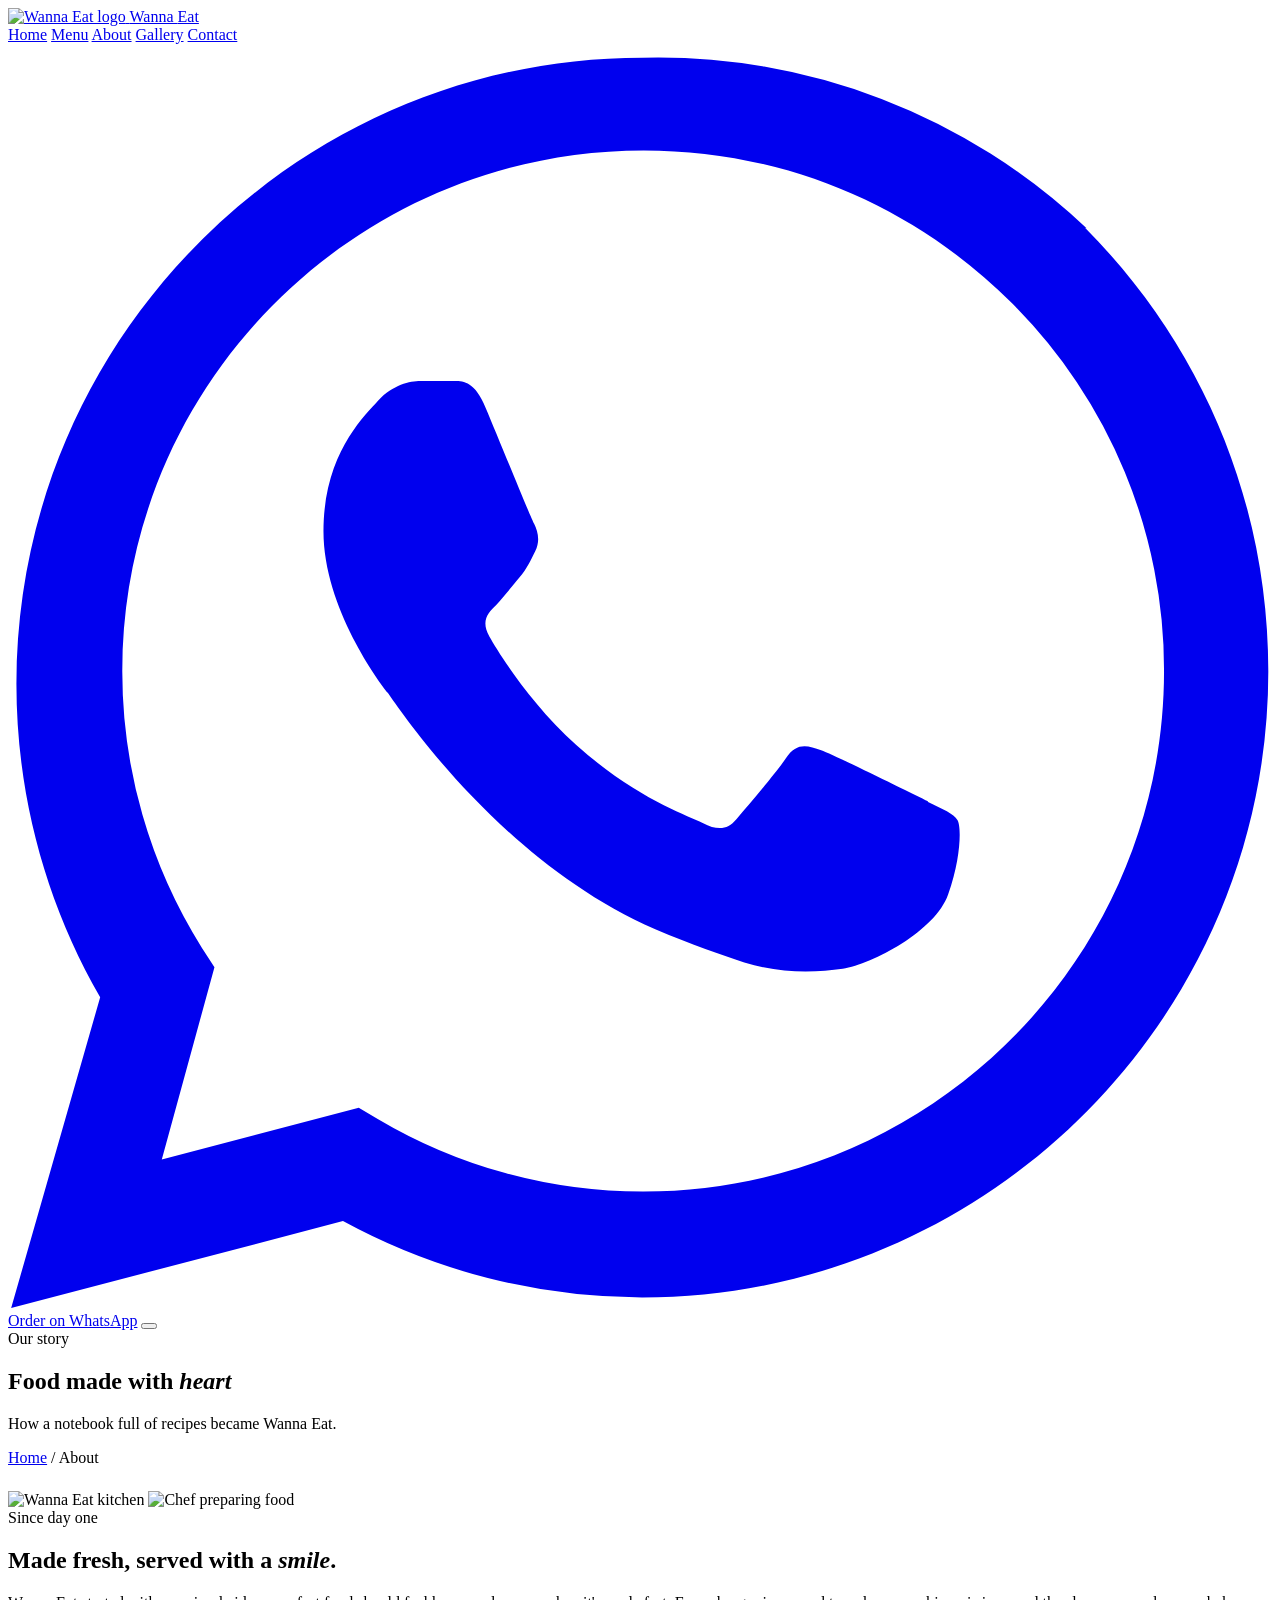
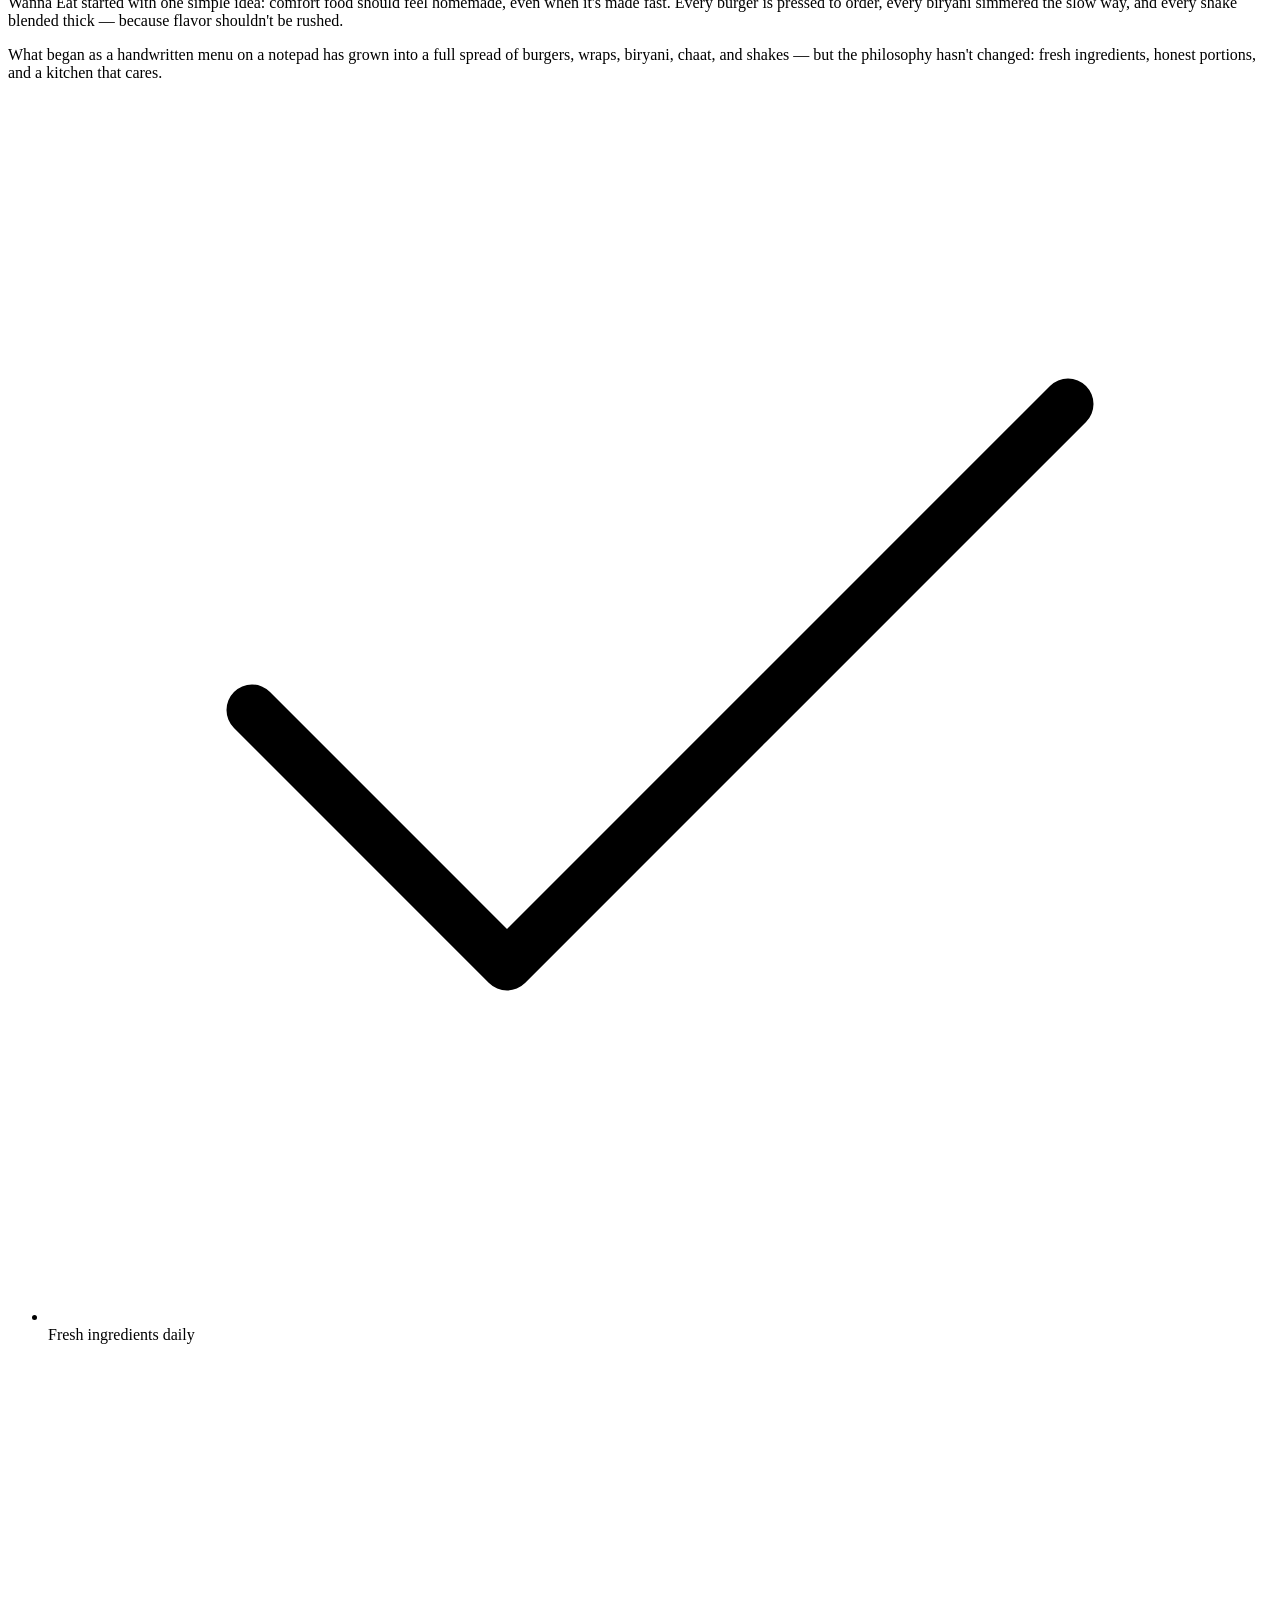
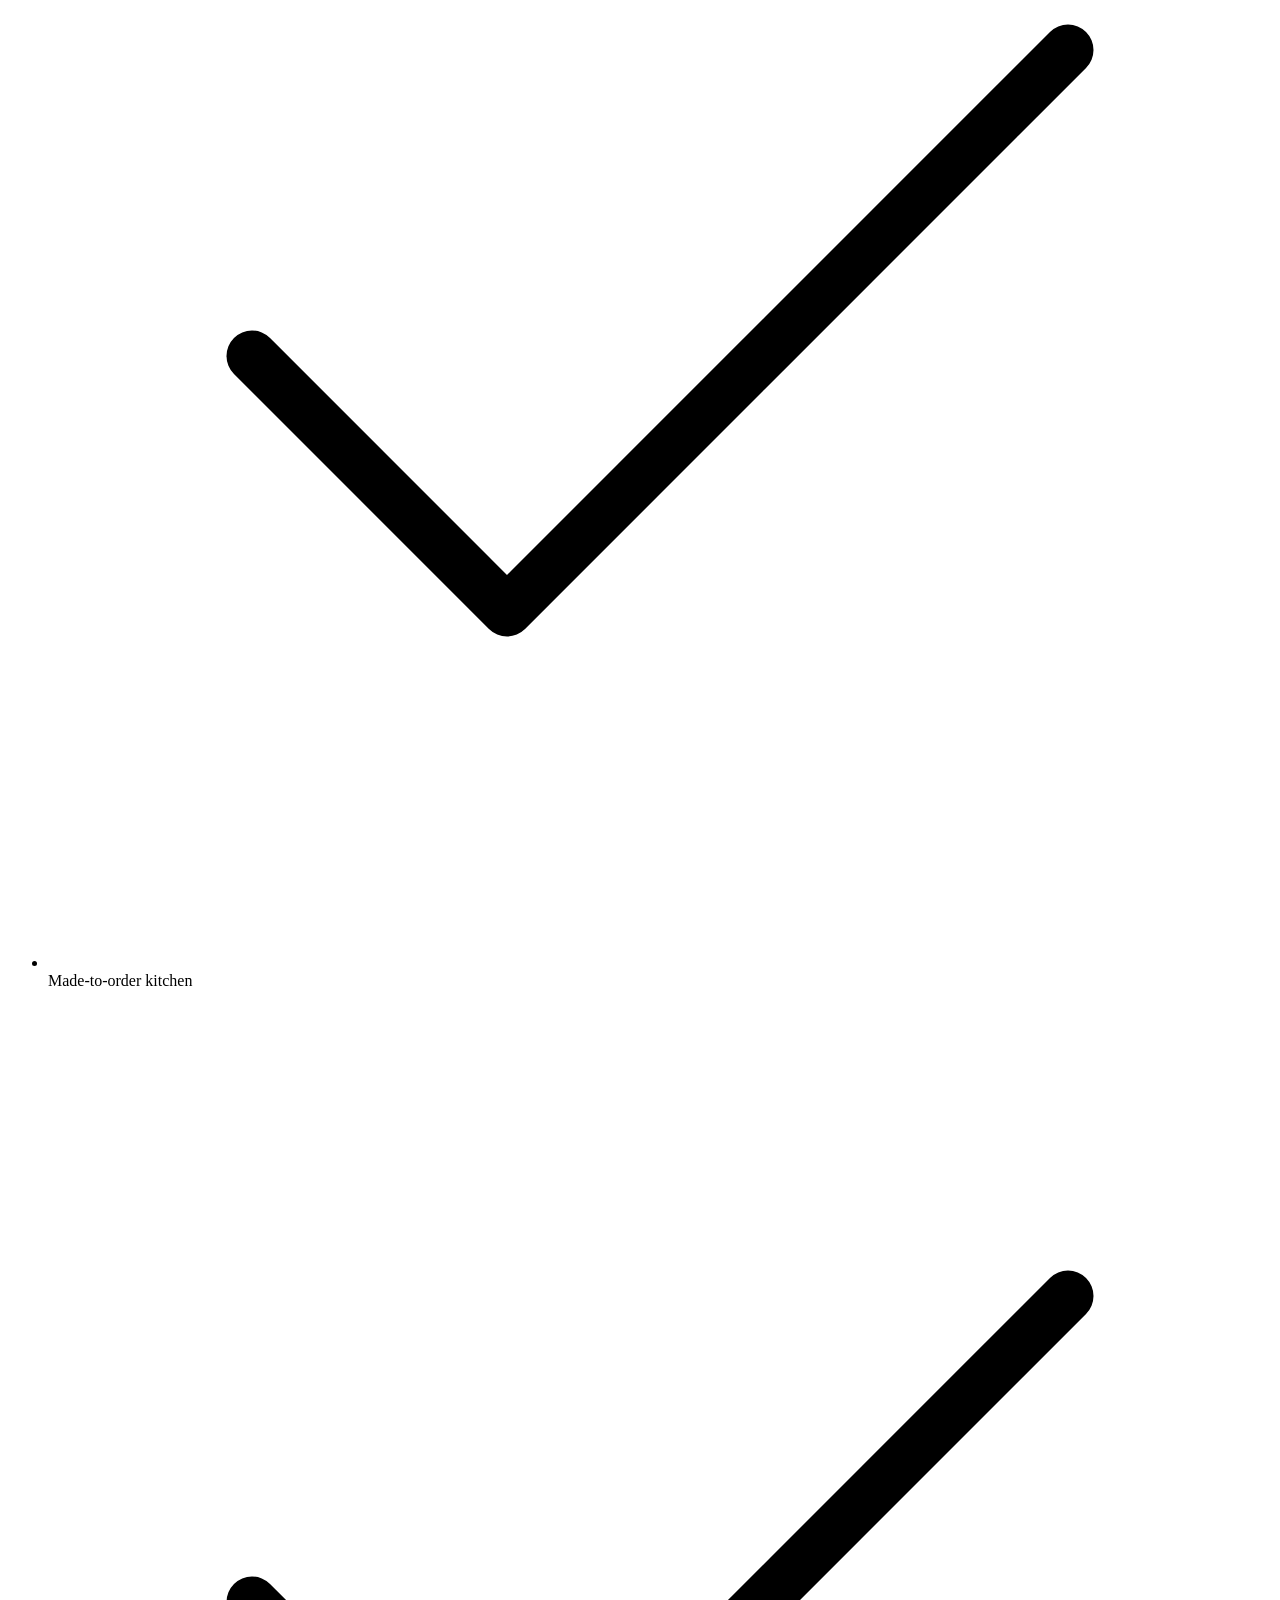
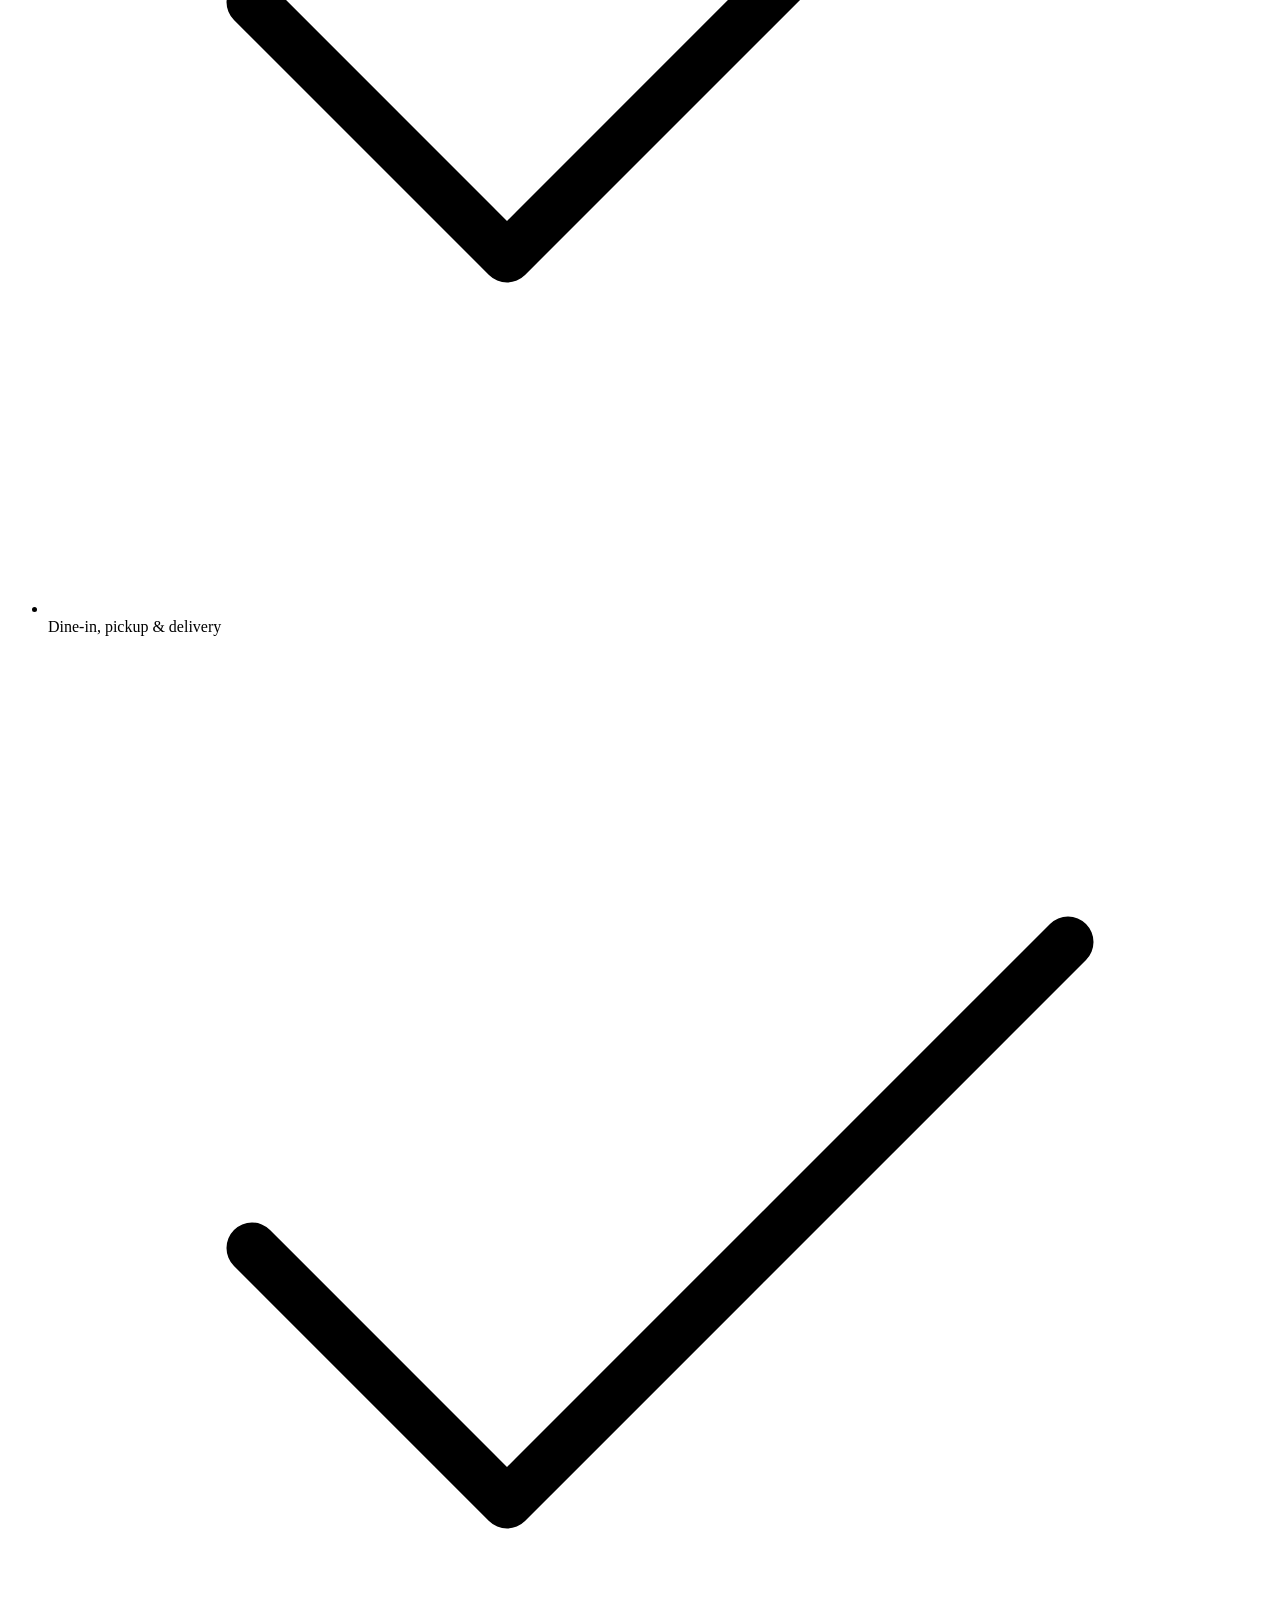
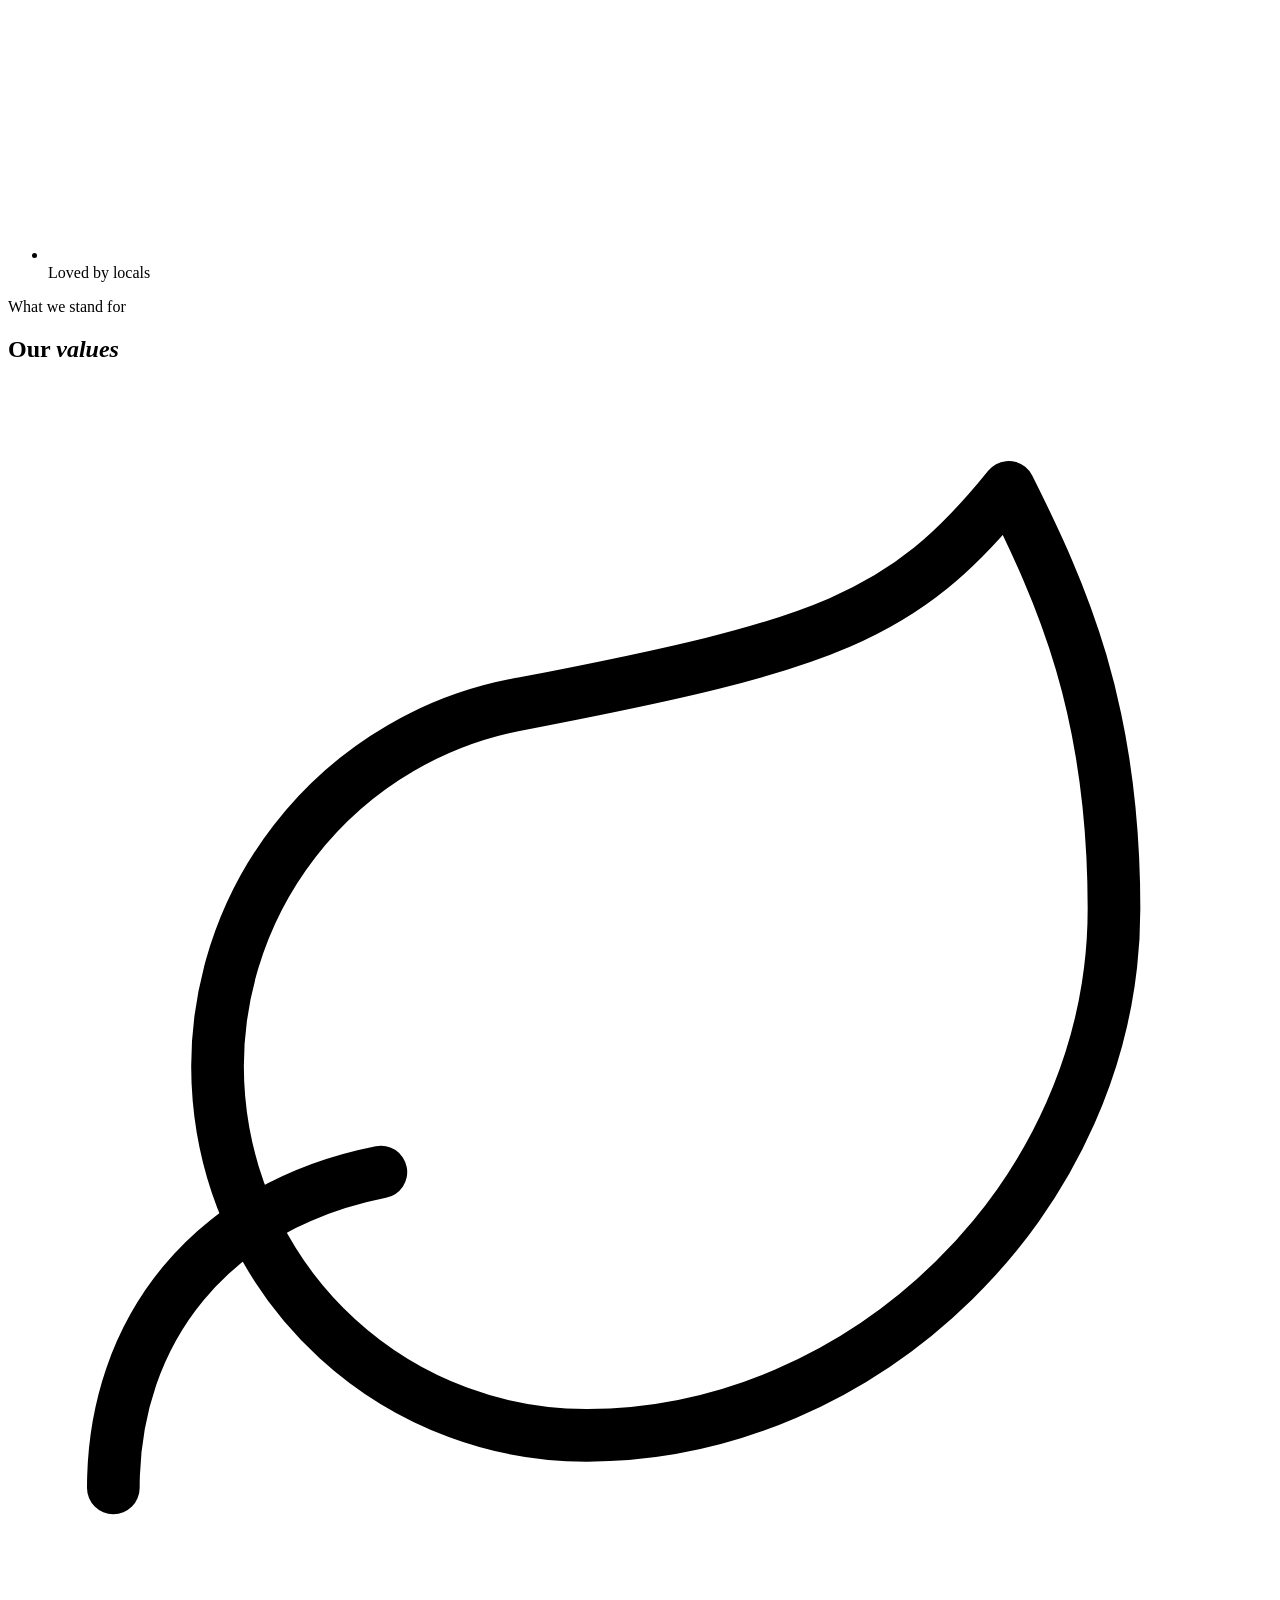
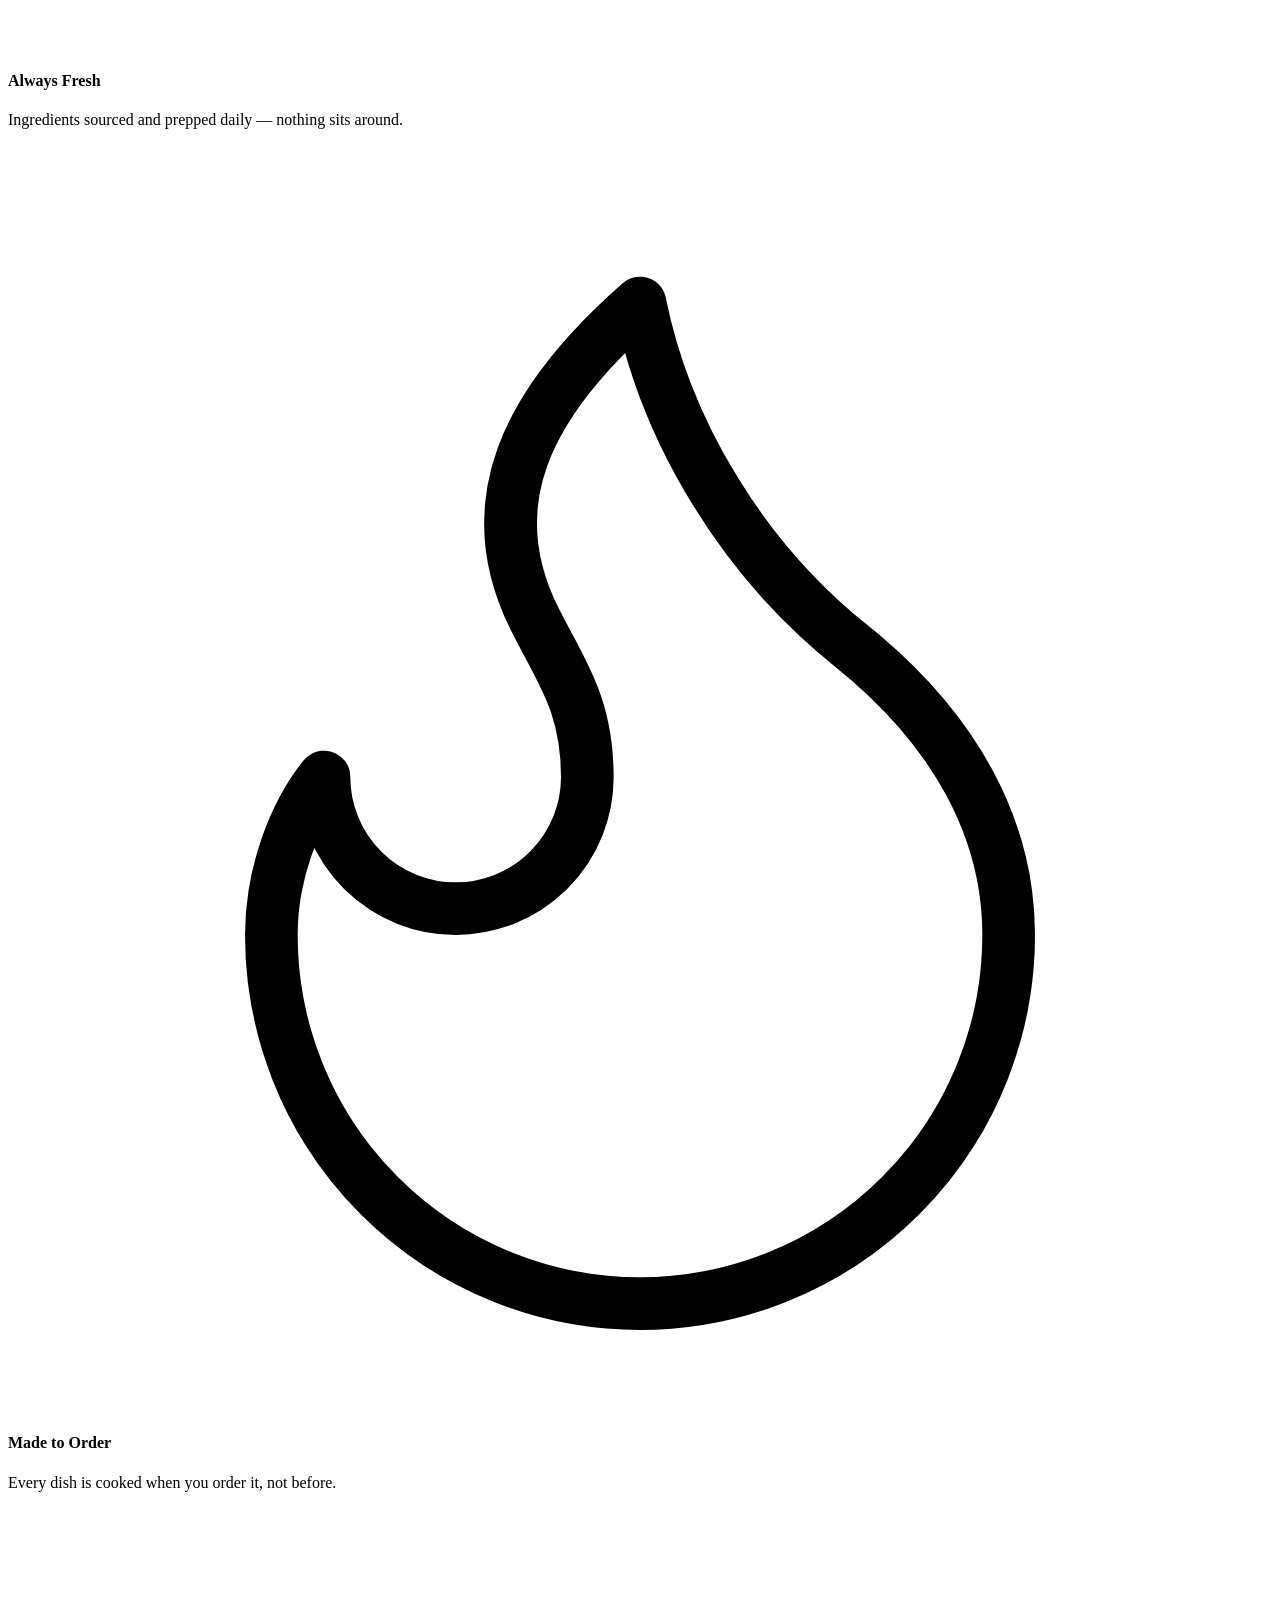
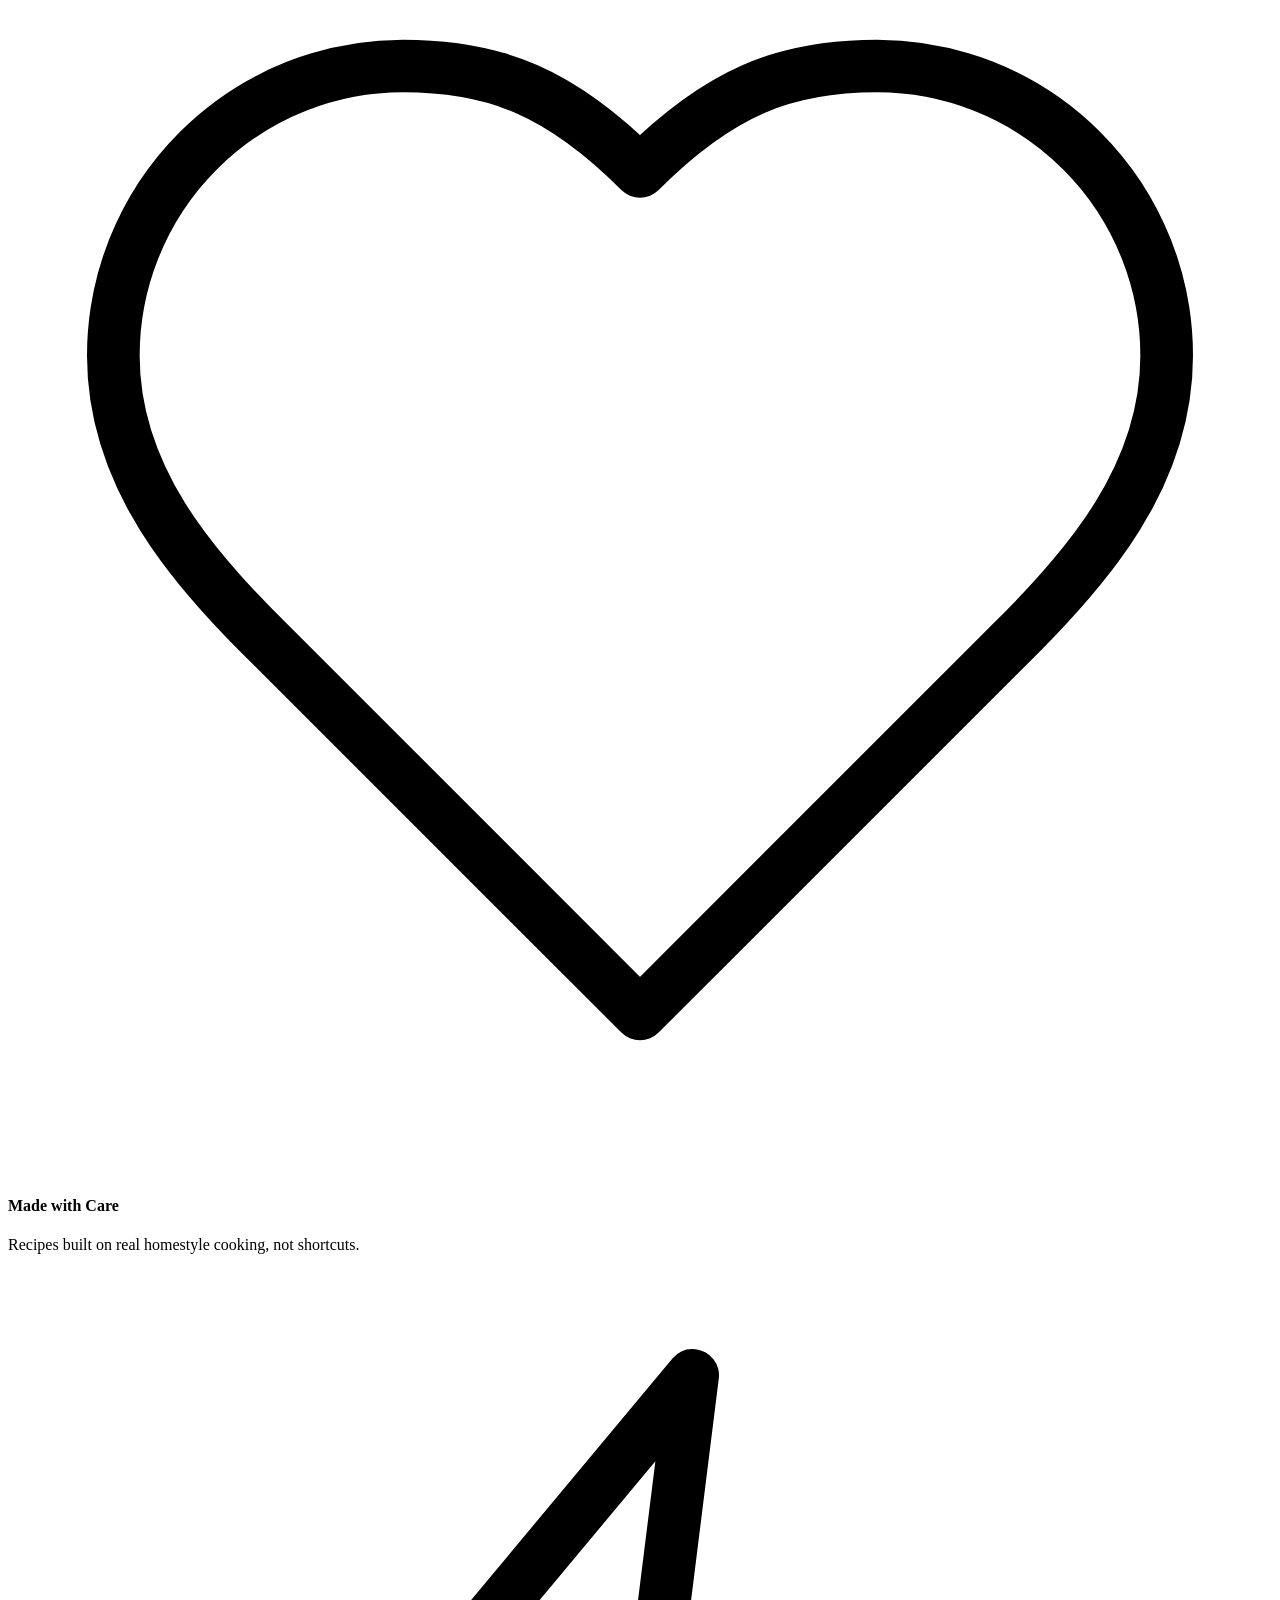
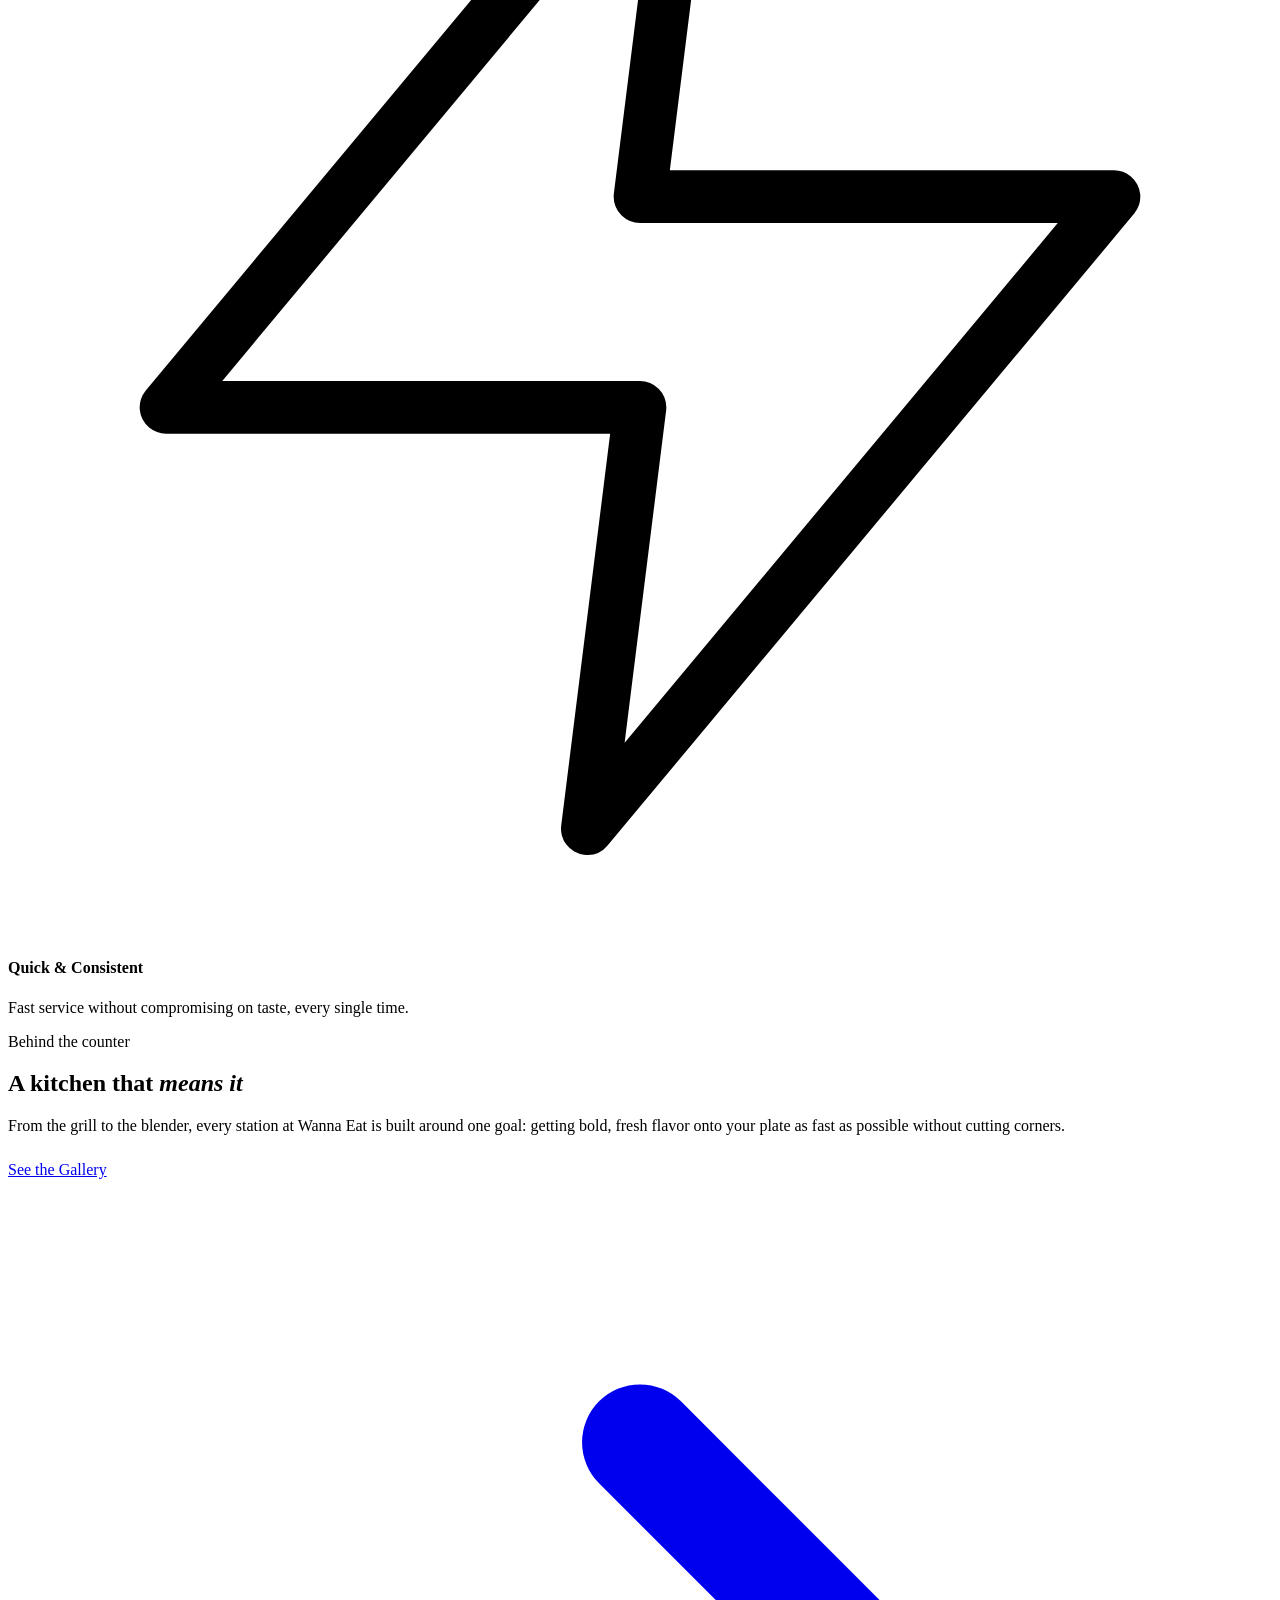
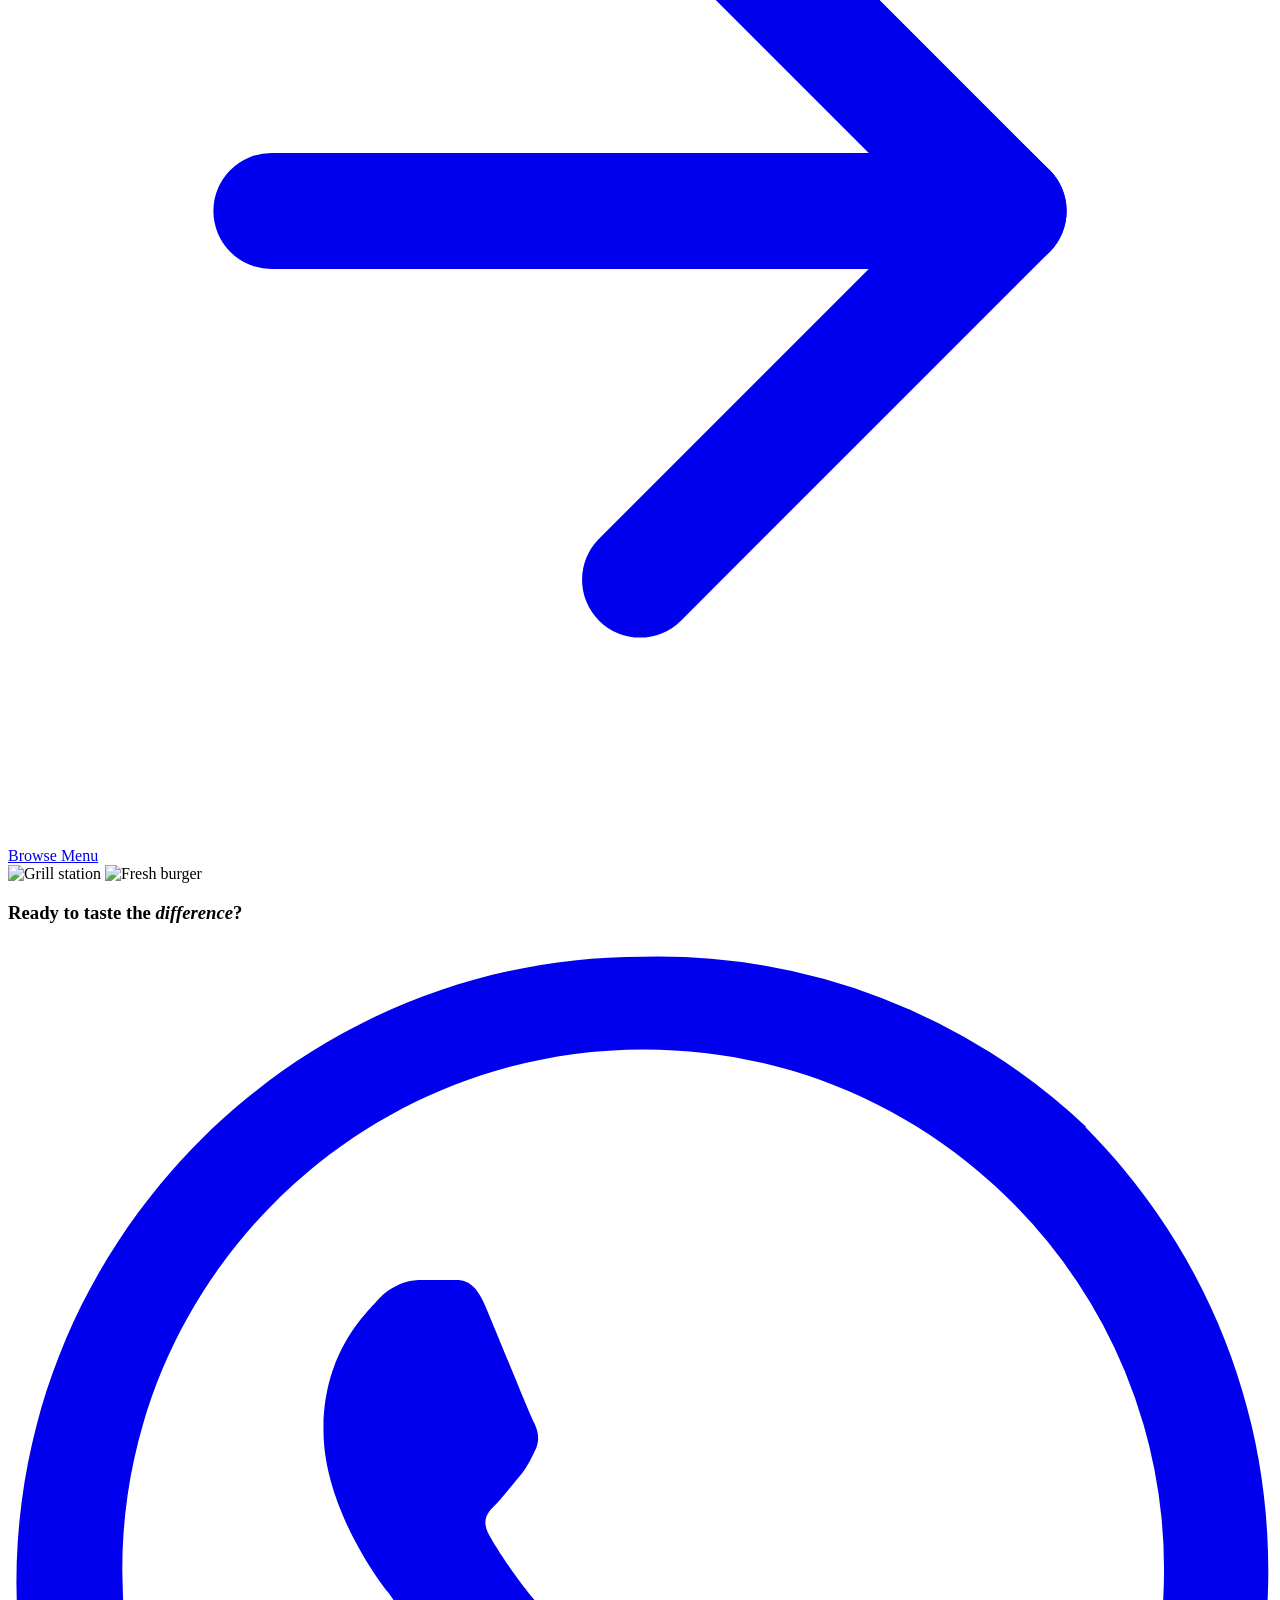
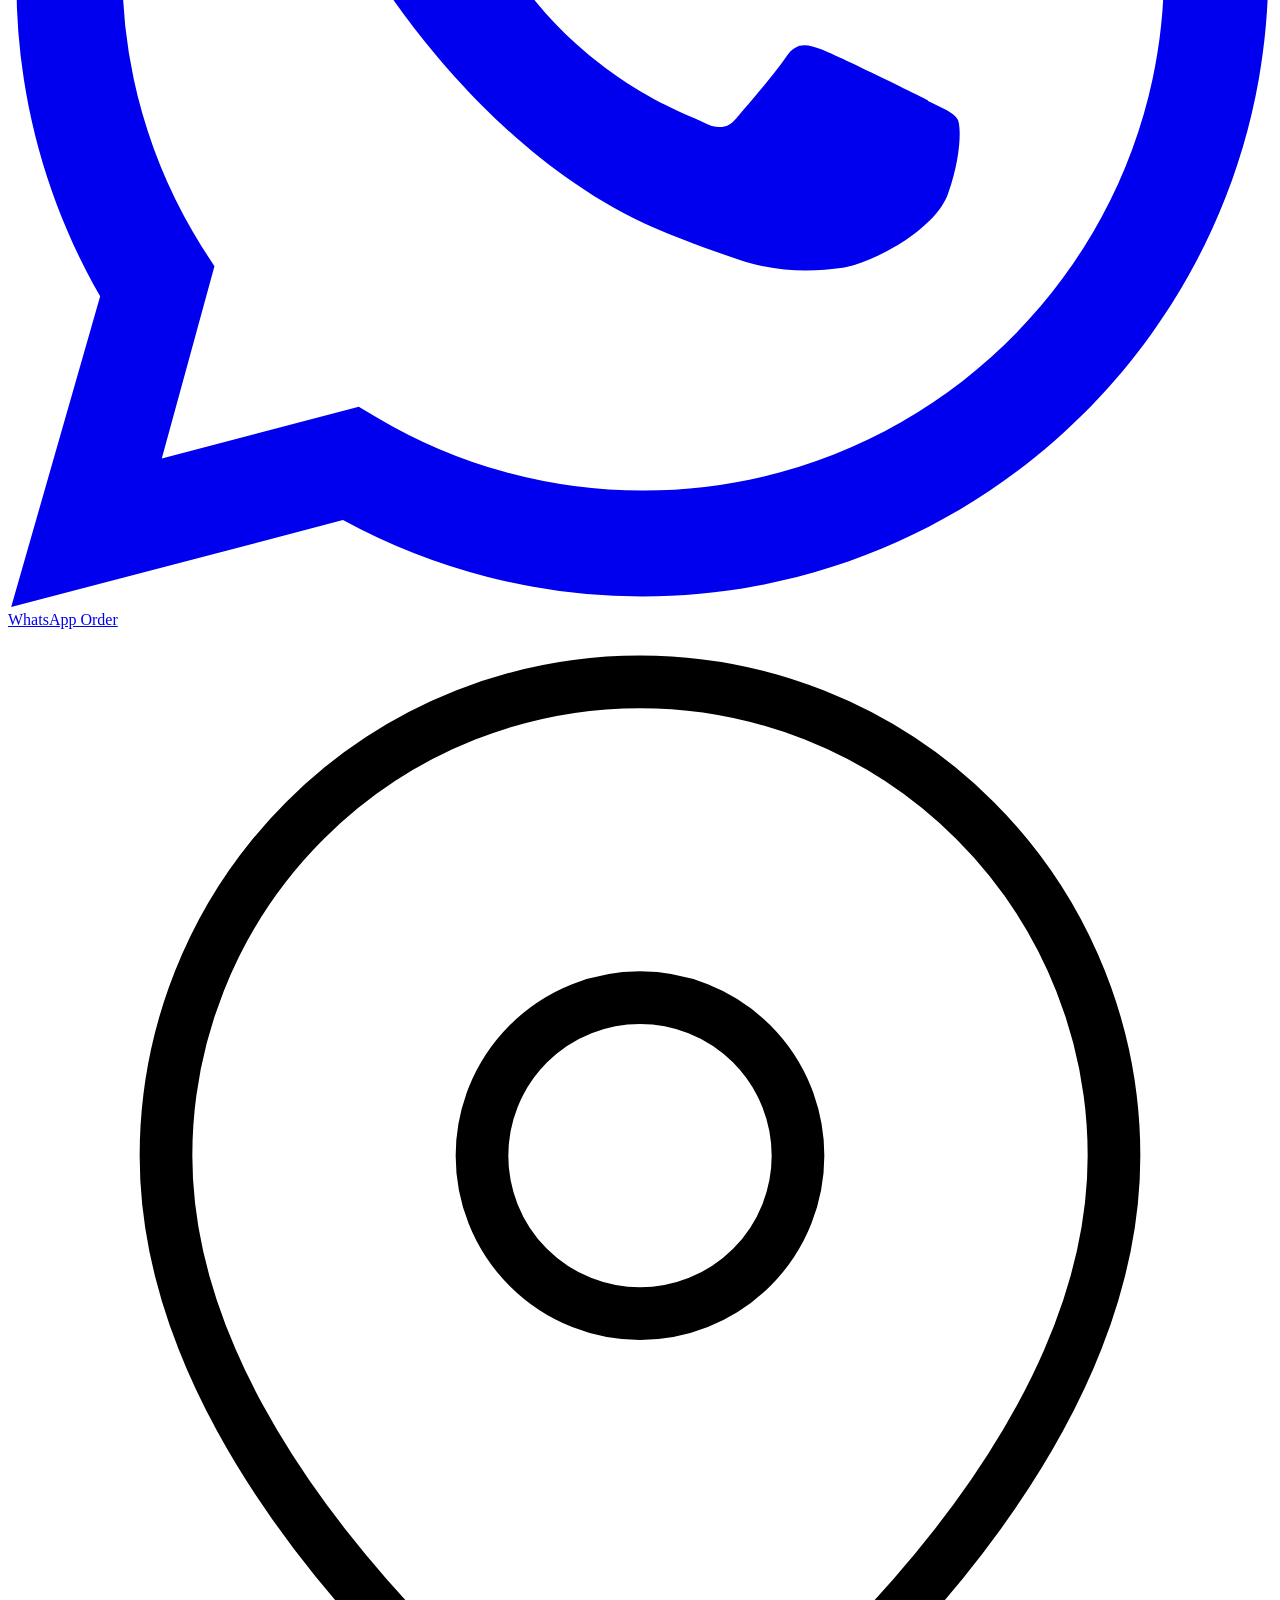
==== about.html @ dd14397f "Add files via upload" ====
<!DOCTYPE html>
<html lang="en">
<head>
<meta charset="UTF-8">
<meta name="viewport" content="width=device-width, initial-scale=1.0">
<title>About Us — Wanna Eat</title>
<meta name="description" content="Learn the story behind Wanna Eat — fresh ingredients, a made-to-order kitchen, and food made with heart.">
<link rel="preconnect" href="https://fonts.googleapis.com">
<link href="https://fonts.googleapis.com/css2?family=Fredoka:wght@500;600;700&family=Caveat:wght@600;700&family=Inter:wght@400;500;600;700&display=swap" rel="stylesheet">
<link rel="icon" href="assets/logo.jpg">
<link rel="stylesheet" href="assets/style.css">
</head>
<body>

<!-- ================= HEADER ================= -->
<header id="siteHeader">
  <div class="nav">
    <a href="index.html" class="brand">
      <img src="assets/logo.jpg" alt="Wanna Eat logo">
      <span class="brand-name">Wanna <span>Eat</span></span>
    </a>
    <nav class="nav-links" id="navLinks">
      <a href="index.html">Home</a>
      <a href="menu.html">Menu</a>
      <a href="about.html" class="current">About</a>
      <a href="gallery.html">Gallery</a>
      <a href="contact.html">Contact</a>
    </nav>
    <a href="https://wa.me/923000000000" target="_blank" class="nav-cta"><svg class="icon" viewBox="0 0 24 24" fill="currentColor" aria-hidden="true"><path d="M17.47 14.38c-.3-.15-1.76-.87-2.03-.97-.27-.1-.47-.15-.67.15-.2.3-.77.96-.94 1.16-.17.2-.35.22-.64.07-.3-.15-1.26-.46-2.4-1.48-.88-.79-1.48-1.76-1.65-2.06-.17-.3-.02-.46.13-.6.13-.14.3-.35.44-.52.15-.18.2-.3.3-.5.1-.2.05-.37-.02-.52-.08-.15-.67-1.61-.92-2.2-.24-.58-.49-.5-.67-.51h-.57c-.2 0-.52.07-.8.37-.27.3-1.04 1.02-1.04 2.48 0 1.46 1.07 2.88 1.22 3.07.15.2 2.1 3.2 5.08 4.49.71.3 1.26.49 1.69.63.71.22 1.36.19 1.87.12.57-.09 1.76-.72 2-1.41.25-.7.25-1.29.18-1.41-.08-.13-.27-.2-.57-.35M12.05 21.79a9.87 9.87 0 0 1-5.03-1.38l-.36-.21-3.74.98 1-3.65-.24-.37a9.86 9.86 0 0 1-1.51-5.26c0-5.45 4.44-9.88 9.9-9.88 2.64 0 5.12 1.03 6.99 2.9a9.83 9.83 0 0 1 2.89 6.99c0 5.45-4.44 9.88-9.88 9.88m8.41-18.29A11.82 11.82 0 0 0 12.05.26C5.5.26.16 5.6.16 12.15c0 2.1.55 4.14 1.59 5.95L.06 24l6.3-1.65a11.88 11.88 0 0 0 5.68 1.45c6.55 0 11.89-5.34 11.89-11.89 0-3.18-1.24-6.17-3.48-8.42Z"/></svg>Order on WhatsApp</a>
    <button class="burger-btn" id="burgerBtn" aria-label="Toggle menu"><span class="burger-icon"><span></span><span></span><span></span></span></button>
  </div>
</header>

<!-- ================= PAGE HERO ================= -->
<section class="page-hero">
  <div class="wrap">
    <span class="eyebrow">Our story</span>
    <h1>Food made with <em>heart</em></h1>
    <p>How a notebook full of recipes became Wanna Eat.</p>
    <div class="crumb"><a href="index.html">Home</a> / <span>About</span></div>
  </div>
</section>

<!-- ================= ABOUT MAIN ================= -->
<section class="section" style="padding-top:24px">
  <div class="wrap about-grid">
    <div class="about-imgs reveal">
      <img class="im1" src="assets/img/kitchen.jpg" alt="Wanna Eat kitchen" loading="lazy">
      <img class="im2" src="assets/img/chef.jpg" alt="Chef preparing food" loading="lazy">
    </div>
    <div class="about-copy reveal">
      <span class="eyebrow">Since day one</span>
      <h2>Made fresh, served with a <em>smile</em>.</h2>
      <p>Wanna Eat started with one simple idea: comfort food should feel homemade, even when it's made fast. Every burger is pressed to order, every biryani simmered the slow way, and every shake blended thick — because flavor shouldn't be rushed.</p>
      <p>What began as a handwritten menu on a notepad has grown into a full spread of burgers, wraps, biryani, chaat, and shakes — but the philosophy hasn't changed: fresh ingredients, honest portions, and a kitchen that cares.</p>
      <ul class="about-list">
        <li><span class="dot"><svg class="icon" viewBox="0 0 24 24" fill="none" stroke="currentColor" stroke-linecap="round" stroke-linejoin="round" aria-hidden="true"><polyline points="20 6 9 17 4 12"/></svg></span>Fresh ingredients daily</li>
        <li><span class="dot"><svg class="icon" viewBox="0 0 24 24" fill="none" stroke="currentColor" stroke-linecap="round" stroke-linejoin="round" aria-hidden="true"><polyline points="20 6 9 17 4 12"/></svg></span>Made-to-order kitchen</li>
        <li><span class="dot"><svg class="icon" viewBox="0 0 24 24" fill="none" stroke="currentColor" stroke-linecap="round" stroke-linejoin="round" aria-hidden="true"><polyline points="20 6 9 17 4 12"/></svg></span>Dine-in, pickup & delivery</li>
        <li><span class="dot"><svg class="icon" viewBox="0 0 24 24" fill="none" stroke="currentColor" stroke-linecap="round" stroke-linejoin="round" aria-hidden="true"><polyline points="20 6 9 17 4 12"/></svg></span>Loved by locals</li>
      </ul>
    </div>
  </div>
</section>

<!-- ================= VALUES ================= -->
<section class="section" style="padding-top:0">
  <div class="wrap">
    <div class="section-head reveal">
      <span class="eyebrow">What we stand for</span>
      <h2>Our <em>values</em></h2>
    </div>
    <div class="values-grid reveal">
      <div class="value-card">
        <div class="ic"><svg class="icon" viewBox="0 0 24 24" fill="none" stroke="currentColor" stroke-linecap="round" stroke-linejoin="round" aria-hidden="true"><path d="M11 20A7 7 0 0 1 9.8 6.1C15.5 5 17 4.48 19 2c1 2 2 4.18 2 8 0 5.5-4.78 10-10 10Z"/><path d="M2 21c0-3 1.85-5.36 5.08-6"/></svg></div>
        <h4>Always Fresh</h4>
        <p>Ingredients sourced and prepped daily — nothing sits around.</p>
      </div>
      <div class="value-card">
        <div class="ic"><svg class="icon" viewBox="0 0 24 24" fill="none" stroke="currentColor" stroke-linecap="round" stroke-linejoin="round" aria-hidden="true"><path d="M8.5 14.5A2.5 2.5 0 0 0 11 12c0-1.38-.5-2-1-3-1.07-2.14-.22-4.05 2-6 .5 2.5 2 4.9 4 6.5 2 1.6 3 3.5 3 5.5a7 7 0 1 1-14 0c0-1.15.43-2.29 1-3a2.5 2.5 0 0 0 2.5 2.5z"/></svg></div>
        <h4>Made to Order</h4>
        <p>Every dish is cooked when you order it, not before.</p>
      </div>
      <div class="value-card">
        <div class="ic"><svg class="icon" viewBox="0 0 24 24" fill="none" stroke="currentColor" stroke-linecap="round" stroke-linejoin="round" aria-hidden="true"><path d="M19 14c1.49-1.46 3-3.21 3-5.5A5.5 5.5 0 0 0 16.5 3c-1.76 0-3 .5-4.5 2-1.5-1.5-2.74-2-4.5-2A5.5 5.5 0 0 0 2 8.5c0 2.29 1.5 4.04 3 5.5l7 7Z"/></svg></div>
        <h4>Made with Care</h4>
        <p>Recipes built on real homestyle cooking, not shortcuts.</p>
      </div>
      <div class="value-card">
        <div class="ic"><svg class="icon" viewBox="0 0 24 24" fill="none" stroke="currentColor" stroke-linecap="round" stroke-linejoin="round" aria-hidden="true"><polygon points="13 2 3 14 12 14 11 22 21 10 12 10 13 2"/></svg></div>
        <h4>Quick & Consistent</h4>
        <p>Fast service without compromising on taste, every single time.</p>
      </div>
    </div>
  </div>
</section>

<!-- ================= GALLERY TEASER ================= -->
<section class="section" style="padding-top:0">
  <div class="wrap about-grid">
    <div class="about-copy reveal">
      <span class="eyebrow">Behind the counter</span>
      <h2>A kitchen that <em>means it</em></h2>
      <p>From the grill to the blender, every station at Wanna Eat is built around one goal: getting bold, fresh flavor onto your plate as fast as possible without cutting corners.</p>
      <div class="hero-actions" style="margin-top:26px">
        <a href="gallery.html" class="btn btn-primary">See the Gallery <svg class="arrow" viewBox="0 0 24 24" fill="none" stroke="currentColor" stroke-width="2.2" stroke-linecap="round" stroke-linejoin="round" aria-hidden="true"><line x1="5" y1="12" x2="19" y2="12"/><polyline points="12 5 19 12 12 19"/></svg></a>
        <a href="menu.html" class="btn btn-ghost">Browse Menu</a>
      </div>
    </div>
    <div class="about-imgs reveal">
      <img class="im1" src="assets/img/grill.jpg" alt="Grill station" loading="lazy">
      <img class="im2" src="assets/img/beef-burger.jpg" alt="Fresh burger" loading="lazy">
    </div>
  </div>
</section>

<!-- ================= CTA STRIP ================= -->
<section class="wrap">
  <div class="cta-strip reveal">
    <h3>Ready to taste the <em>difference</em>?</h3>
    <div class="cta-buttons">
      <a href="https://wa.me/923000000000" target="_blank" class="btn btn-primary"><svg class="icon" viewBox="0 0 24 24" fill="currentColor" aria-hidden="true"><path d="M17.47 14.38c-.3-.15-1.76-.87-2.03-.97-.27-.1-.47-.15-.67.15-.2.3-.77.96-.94 1.16-.17.2-.35.22-.64.07-.3-.15-1.26-.46-2.4-1.48-.88-.79-1.48-1.76-1.65-2.06-.17-.3-.02-.46.13-.6.13-.14.3-.35.44-.52.15-.18.2-.3.3-.5.1-.2.05-.37-.02-.52-.08-.15-.67-1.61-.92-2.2-.24-.58-.49-.5-.67-.51h-.57c-.2 0-.52.07-.8.37-.27.3-1.04 1.02-1.04 2.48 0 1.46 1.07 2.88 1.22 3.07.15.2 2.1 3.2 5.08 4.49.71.3 1.26.49 1.69.63.71.22 1.36.19 1.87.12.57-.09 1.76-.72 2-1.41.25-.7.25-1.29.18-1.41-.08-.13-.27-.2-.57-.35M12.05 21.79a9.87 9.87 0 0 1-5.03-1.38l-.36-.21-3.74.98 1-3.65-.24-.37a9.86 9.86 0 0 1-1.51-5.26c0-5.45 4.44-9.88 9.9-9.88 2.64 0 5.12 1.03 6.99 2.9a9.83 9.83 0 0 1 2.89 6.99c0 5.45-4.44 9.88-9.88 9.88m8.41-18.29A11.82 11.82 0 0 0 12.05.26C5.5.26.16 5.6.16 12.15c0 2.1.55 4.14 1.59 5.95L.06 24l6.3-1.65a11.88 11.88 0 0 0 5.68 1.45c6.55 0 11.89-5.34 11.89-11.89 0-3.18-1.24-6.17-3.48-8.42Z"/></svg>WhatsApp Order</a>
      <a href="contact.html" class="btn" style="background:#fff;color:var(--charcoal)"><svg class="icon" viewBox="0 0 24 24" fill="none" stroke="currentColor" stroke-linecap="round" stroke-linejoin="round" aria-hidden="true"><path d="M21 10c0 7-9 13-9 13s-9-6-9-13a9 9 0 0 1 18 0z"/><circle cx="12" cy="10" r="3"/></svg>Find Us</a>
    </div>
  </div>
</section>

<!-- ================= FOOTER ================= -->
<footer>
  <div class="wrap">
    <div class="foot-grid">
      <div>
        <div class="foot-brand"><img src="assets/logo.jpg" alt="logo"><span>Wanna Eat</span></div>
        <p class="small">Taste that makes you smile. Bold burgers, hearty biryani, chaat, and thick shakes — made fresh, every day.</p>
        <div class="foot-social">
          <a href="#" aria-label="Instagram"><svg class="icon" viewBox="0 0 24 24" fill="none" stroke="currentColor" stroke-linecap="round" stroke-linejoin="round" aria-hidden="true"><rect x="2" y="2" width="20" height="20" rx="5"/><path d="M16 11.37A4 4 0 1 1 12.63 8 4 4 0 0 1 16 11.37z"/><line x1="17.5" y1="6.5" x2="17.51" y2="6.5"/></svg></a>
          <a href="#" aria-label="Facebook"><svg class="icon" viewBox="0 0 24 24" fill="currentColor" aria-hidden="true"><path d="M24 12.07C24 5.44 18.63.07 12 .07S0 5.44 0 12.07c0 5.99 4.39 10.95 10.13 11.85v-8.38H7.08v-3.47h3.05V9.43c0-3.01 1.79-4.67 4.53-4.67 1.31 0 2.69.24 2.69.24v2.95h-1.51c-1.49 0-1.96.93-1.96 1.87v2.25h3.33l-.53 3.47h-2.8v8.38C19.61 23.02 24 18.06 24 12.07z"/></svg></a>
          <a href="#" aria-label="TikTok"><svg class="icon" viewBox="0 0 24 24" fill="currentColor" aria-hidden="true"><path d="M12.53.02c1.31-.02 2.61-.01 3.91-.02.08 1.53.63 3.09 1.75 4.17 1.12 1.11 2.7 1.62 4.24 1.79v4.03c-1.44-.05-2.89-.35-4.2-.97-.57-.26-1.1-.59-1.62-.93-.01 2.92.01 5.84-.02 8.75-.08 1.4-.54 2.79-1.35 3.94-1.31 1.92-3.58 3.17-5.91 3.21-1.43.08-2.86-.31-4.08-1.03-2.02-1.19-3.44-3.37-3.65-5.71-.02-.5-.03-1-.01-1.49.18-1.9 1.12-3.72 2.58-4.96 1.66-1.44 3.98-2.13 6.15-1.72.02 1.48-.04 2.96-.04 4.44-.99-.32-2.15-.23-3.02.37-.63.41-1.11 1.04-1.36 1.75-.21.51-.15 1.07-.14 1.61.24 1.64 1.82 3.02 3.5 2.87 1.12-.01 2.19-.66 2.77-1.61.19-.33.4-.67.41-1.06.1-1.79.06-3.57.07-5.36.01-4.03-.01-8.05.02-12.07z"/></svg></a>
        </div>
      </div>
      <div>
        <h5>Explore</h5>
        <ul>
          <li><a href="index.html">Home</a></li>
          <li><a href="menu.html">Menu</a></li>
          <li><a href="about.html">About</a></li>
          <li><a href="gallery.html">Gallery</a></li>
        </ul>
      </div>
      <div>
        <h5>Categories</h5>
        <ul>
          <li><a href="menu.html#burgers">Burgers</a></li>
          <li><a href="menu.html#rice">Rice & Pasta</a></li>
          <li><a href="menu.html#shakes">Shakes & Drinks</a></li>
          <li><a href="menu.html#salads">Salads & Chaat</a></li>
        </ul>
      </div>
      <div>
        <h5>Contact</h5>
        <ul>
          <li>+92 300 0000000</li>
          <li>hello@wannaeat.com</li>
          <li>Daily · 12PM – 12AM</li>
        </ul>
      </div>
    </div>
    <div class="foot-bottom">
      <span>© 2026 Wanna Eat. All rights reserved.</span>
      <span>Crafted for food lovers.</span>
    </div>
  </div>
</footer>

<!-- ================= MOBILE STICKY BAR ================= -->
<div class="mobile-bar">
  <a href="tel:+923000000000"><svg class="icon" viewBox="0 0 24 24" fill="none" stroke="currentColor" stroke-linecap="round" stroke-linejoin="round" aria-hidden="true"><path d="M22 16.92v3a2 2 0 0 1-2.18 2 19.79 19.79 0 0 1-8.63-3.07 19.5 19.5 0 0 1-6-6 19.79 19.79 0 0 1-3.07-8.67A2 2 0 0 1 4.11 2h3a2 2 0 0 1 2 1.72c.13.96.36 1.9.7 2.81a2 2 0 0 1-.45 2.11L8.09 9.91a16 16 0 0 0 6 6l1.27-1.27a2 2 0 0 1 2.11-.45c.9.34 1.85.57 2.81.7A2 2 0 0 1 22 16.92z"/></svg>Call</a>
  <a href="https://wa.me/923000000000" target="_blank" class="primary"><svg class="icon" viewBox="0 0 24 24" fill="currentColor" aria-hidden="true"><path d="M17.47 14.38c-.3-.15-1.76-.87-2.03-.97-.27-.1-.47-.15-.67.15-.2.3-.77.96-.94 1.16-.17.2-.35.22-.64.07-.3-.15-1.26-.46-2.4-1.48-.88-.79-1.48-1.76-1.65-2.06-.17-.3-.02-.46.13-.6.13-.14.3-.35.44-.52.15-.18.2-.3.3-.5.1-.2.05-.37-.02-.52-.08-.15-.67-1.61-.92-2.2-.24-.58-.49-.5-.67-.51h-.57c-.2 0-.52.07-.8.37-.27.3-1.04 1.02-1.04 2.48 0 1.46 1.07 2.88 1.22 3.07.15.2 2.1 3.2 5.08 4.49.71.3 1.26.49 1.69.63.71.22 1.36.19 1.87.12.57-.09 1.76-.72 2-1.41.25-.7.25-1.29.18-1.41-.08-.13-.27-.2-.57-.35M12.05 21.79a9.87 9.87 0 0 1-5.03-1.38l-.36-.21-3.74.98 1-3.65-.24-.37a9.86 9.86 0 0 1-1.51-5.26c0-5.45 4.44-9.88 9.9-9.88 2.64 0 5.12 1.03 6.99 2.9a9.83 9.83 0 0 1 2.89 6.99c0 5.45-4.44 9.88-9.88 9.88m8.41-18.29A11.82 11.82 0 0 0 12.05.26C5.5.26.16 5.6.16 12.15c0 2.1.55 4.14 1.59 5.95L.06 24l6.3-1.65a11.88 11.88 0 0 0 5.68 1.45c6.55 0 11.89-5.34 11.89-11.89 0-3.18-1.24-6.17-3.48-8.42Z"/></svg>WhatsApp</a>
  <a href="menu.html"><svg class="icon" viewBox="0 0 24 24" fill="none" stroke="currentColor" stroke-linecap="round" stroke-linejoin="round" aria-hidden="true"><line x1="8" y1="6" x2="21" y2="6"/><line x1="8" y1="12" x2="21" y2="12"/><line x1="8" y1="18" x2="21" y2="18"/><line x1="3" y1="6" x2="3.01" y2="6"/><line x1="3" y1="12" x2="3.01" y2="12"/><line x1="3" y1="18" x2="3.01" y2="18"/></svg>Menu</a>
  <a href="contact.html"><svg class="icon" viewBox="0 0 24 24" fill="none" stroke="currentColor" stroke-linecap="round" stroke-linejoin="round" aria-hidden="true"><path d="M21 10c0 7-9 13-9 13s-9-6-9-13a9 9 0 0 1 18 0z"/><circle cx="12" cy="10" r="3"/></svg>Locate</a>
</div>

<script src="assets/app.js"></script>
</body>
</html>
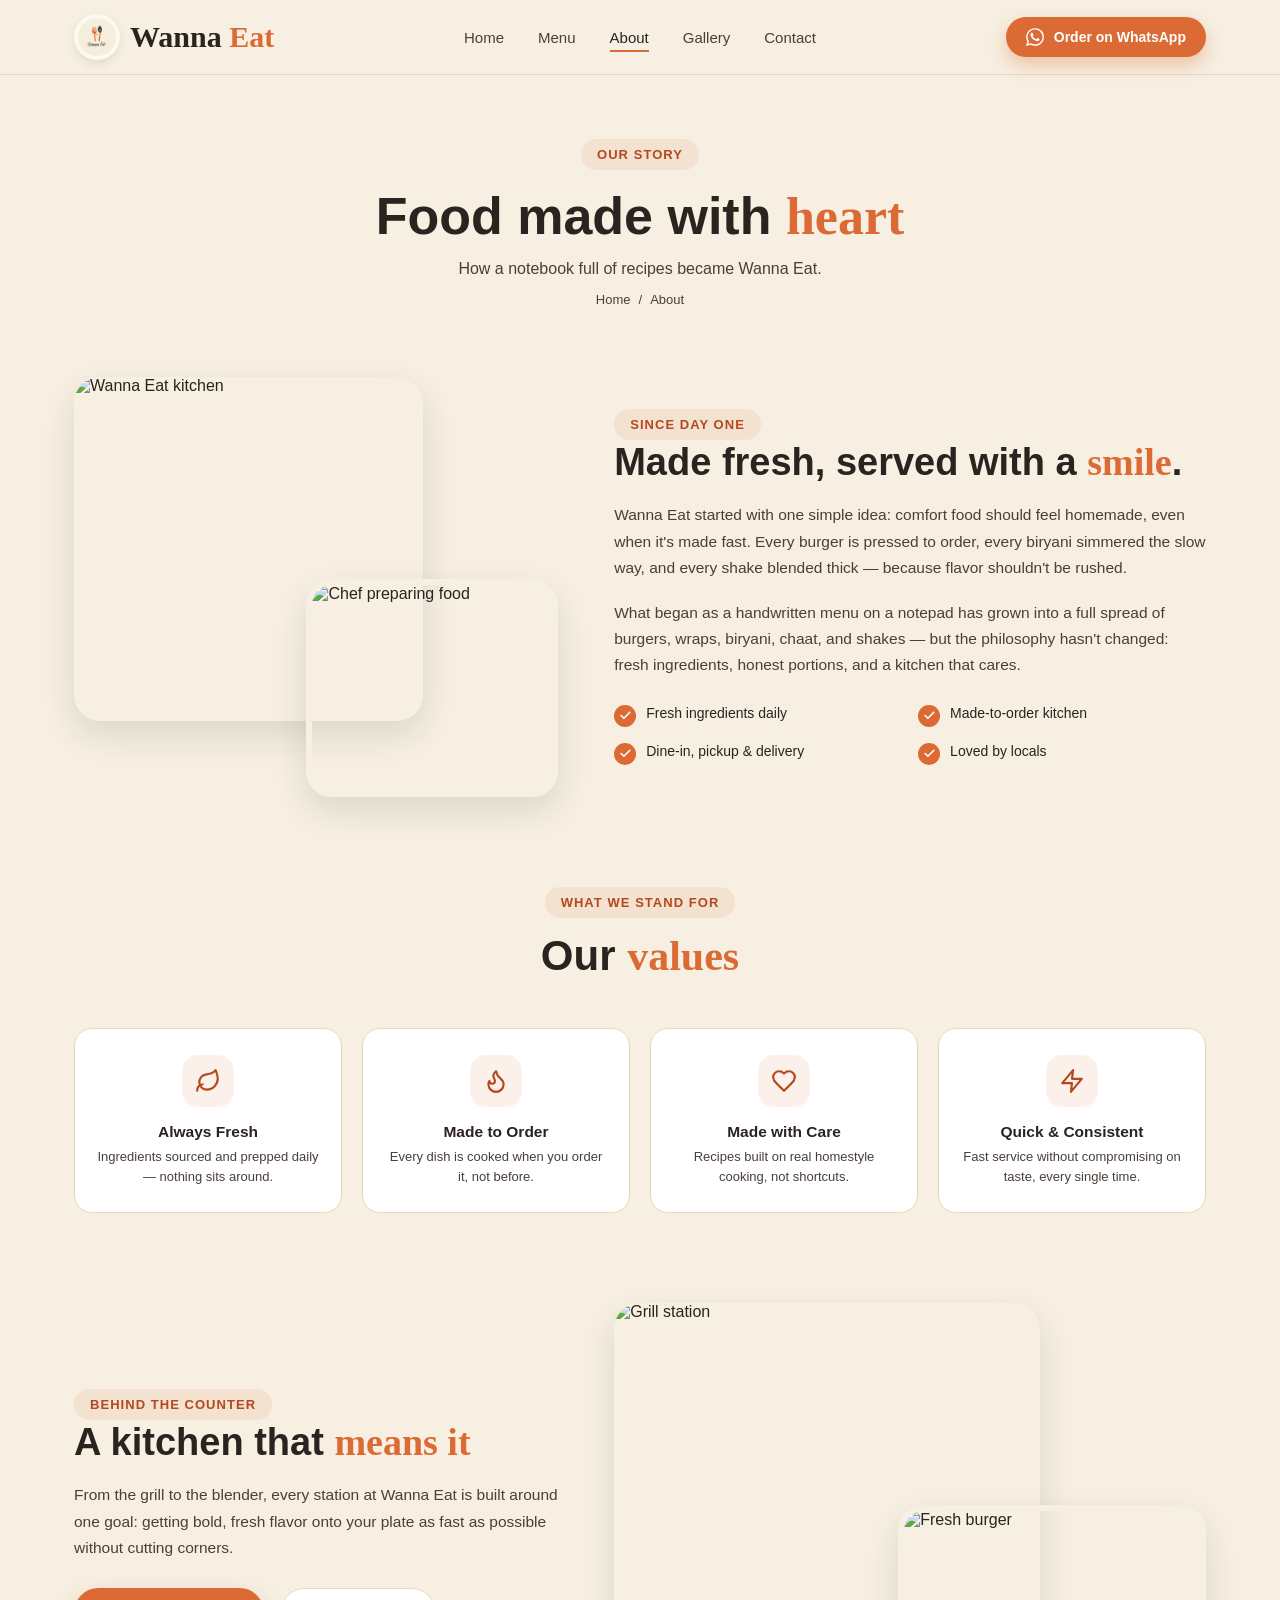
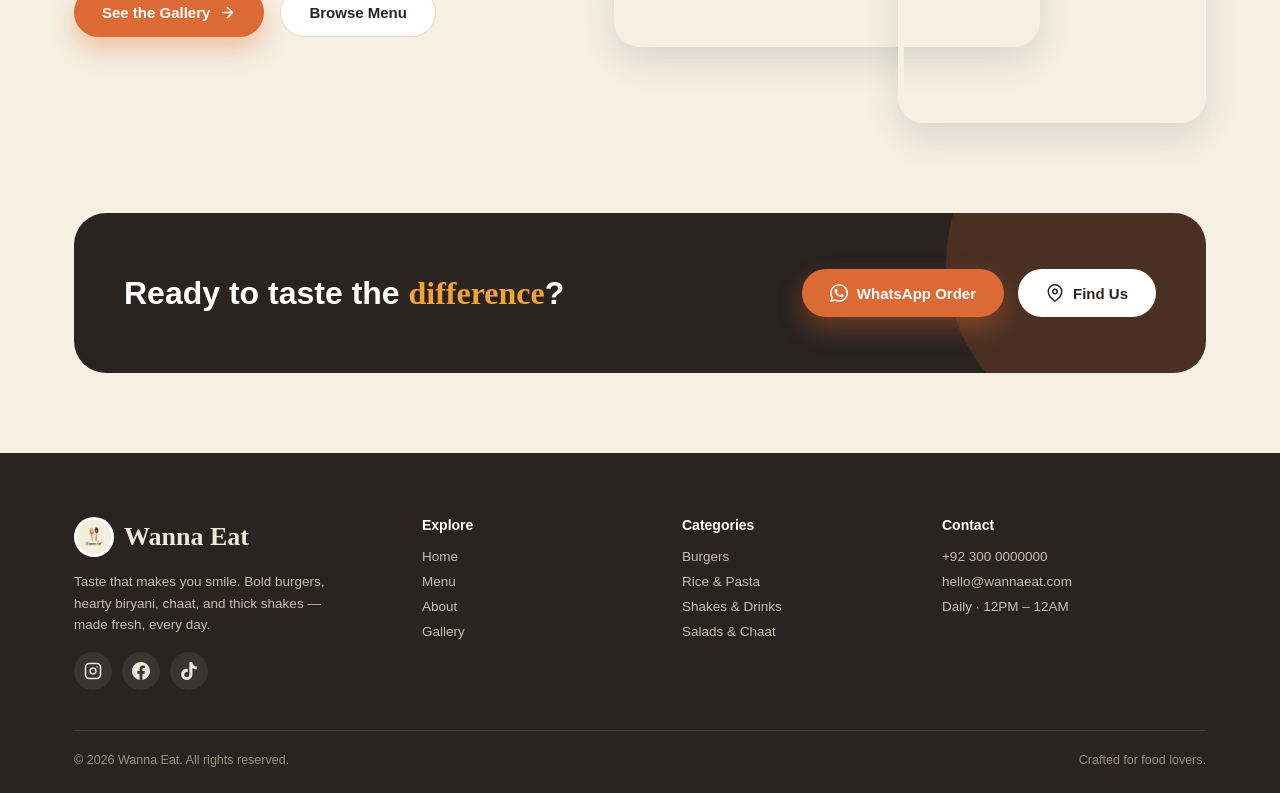
==== commit 98ea524a: "Update paths for assets in about.html" ====
--- a/about.html
+++ b/about.html
@@ -7,8 +7,8 @@
 <meta name="description" content="Learn the story behind Wanna Eat — fresh ingredients, a made-to-order kitchen, and food made with heart.">
 <link rel="preconnect" href="https://fonts.googleapis.com">
 <link href="https://fonts.googleapis.com/css2?family=Fredoka:wght@500;600;700&family=Caveat:wght@600;700&family=Inter:wght@400;500;600;700&display=swap" rel="stylesheet">
-<link rel="icon" href="assets/logo.jpg">
-<link rel="stylesheet" href="assets/style.css">
+<link rel="icon" href="logo.jpg">
+<link rel="stylesheet" href="style.css">
 </head>
 <body>
 
@@ -16,7 +16,7 @@
 <header id="siteHeader">
   <div class="nav">
     <a href="index.html" class="brand">
-      <img src="assets/logo.jpg" alt="Wanna Eat logo">
+      <img src="logo.jpg" alt="Wanna Eat logo">
       <span class="brand-name">Wanna <span>Eat</span></span>
     </a>
     <nav class="nav-links" id="navLinks">
@@ -45,8 +45,8 @@
 <section class="section" style="padding-top:24px">
   <div class="wrap about-grid">
     <div class="about-imgs reveal">
-      <img class="im1" src="assets/img/kitchen.jpg" alt="Wanna Eat kitchen" loading="lazy">
-      <img class="im2" src="assets/img/chef.jpg" alt="Chef preparing food" loading="lazy">
+      <img class="im1" src="img/kitchen.jpg" alt="Wanna Eat kitchen" loading="lazy">
+      <img class="im2" src="img/chef.jpg" alt="Chef preparing food" loading="lazy">
     </div>
     <div class="about-copy reveal">
       <span class="eyebrow">Since day one</span>
@@ -108,8 +108,8 @@
       </div>
     </div>
     <div class="about-imgs reveal">
-      <img class="im1" src="assets/img/grill.jpg" alt="Grill station" loading="lazy">
-      <img class="im2" src="assets/img/beef-burger.jpg" alt="Fresh burger" loading="lazy">
+      <img class="im1" src="img/grill.jpg" alt="Grill station" loading="lazy">
+      <img class="im2" src="img/beef-burger.jpg" alt="Fresh burger" loading="lazy">
     </div>
   </div>
 </section>
@@ -130,7 +130,7 @@
   <div class="wrap">
     <div class="foot-grid">
       <div>
-        <div class="foot-brand"><img src="assets/logo.jpg" alt="logo"><span>Wanna Eat</span></div>
+        <div class="foot-brand"><img src="logo.jpg" alt="logo"><span>Wanna Eat</span></div>
         <p class="small">Taste that makes you smile. Bold burgers, hearty biryani, chaat, and thick shakes — made fresh, every day.</p>
         <div class="foot-social">
           <a href="#" aria-label="Instagram"><svg class="icon" viewBox="0 0 24 24" fill="none" stroke="currentColor" stroke-linecap="round" stroke-linejoin="round" aria-hidden="true"><rect x="2" y="2" width="20" height="20" rx="5"/><path d="M16 11.37A4 4 0 1 1 12.63 8 4 4 0 0 1 16 11.37z"/><line x1="17.5" y1="6.5" x2="17.51" y2="6.5"/></svg></a>
@@ -180,6 +180,6 @@
   <a href="contact.html"><svg class="icon" viewBox="0 0 24 24" fill="none" stroke="currentColor" stroke-linecap="round" stroke-linejoin="round" aria-hidden="true"><path d="M21 10c0 7-9 13-9 13s-9-6-9-13a9 9 0 0 1 18 0z"/><circle cx="12" cy="10" r="3"/></svg>Locate</a>
 </div>
 
-<script src="assets/app.js"></script>
+<script src="app.js"></script>
 </body>
 </html>
--- a/style.css
+++ b/style.css
@@ -0,0 +1,350 @@
+:root{
+  --cream:#F6EFE2;
+  --cream-soft:#FDF9F1;
+  --charcoal:#2A2320;
+  --charcoal-soft:#4A3F39;
+  --orange:#DC6A34;
+  --orange-deep:#B3491E;
+  --gold:#EFA33B;
+  --line:#E6D8BF;
+  --white:#FFFFFF;
+  --shadow: 0 14px 34px rgba(42,35,32,0.12);
+  --radius-lg: 26px;
+  --radius-md: 18px;
+  --radius-sm: 12px;
+  --font-display:'Caveat', cursive;
+  --font-head:'Fredoka', sans-serif;
+  --font-body:'Inter', sans-serif;
+}
+*{margin:0;padding:0;box-sizing:border-box;}
+html{scroll-behavior:smooth;}
+body{
+  font-family:var(--font-body);
+  background:var(--cream);
+  color:var(--charcoal);
+  overflow-x:hidden;
+}
+img{max-width:100%;display:block;}
+a{text-decoration:none;color:inherit;}
+ul{list-style:none;}
+button{font-family:inherit;cursor:pointer;border:none;background:none;}
+.wrap{max-width:1180px;margin:0 auto;padding:0 24px;}
+
+/* ---------- icon system ---------- */
+.icon{width:20px;height:20px;flex:0 0 auto;display:inline-block;vertical-align:middle;stroke-width:2;}
+.btn .icon,.nav-cta .icon{width:18px;height:18px;}
+.arrow{width:17px;height:17px;transition:transform .2s ease;}
+.btn:hover .arrow{transform:translateX(3px);}
+
+/* ---------- header ---------- */
+header{
+  position:sticky;top:0;z-index:100;
+  background:rgba(246,239,226,0.92);
+  backdrop-filter:blur(10px);
+  border-bottom:1px solid var(--line);
+  transition:box-shadow .3s ease;
+}
+header.scrolled{box-shadow:0 6px 24px rgba(42,35,32,0.08);}
+.nav{
+  display:flex;align-items:center;justify-content:space-between;
+  padding:14px 24px;max-width:1180px;margin:0 auto;
+}
+.brand{display:flex;align-items:center;gap:10px;}
+.brand img{width:46px;height:46px;object-fit:contain;border-radius:50%;background:var(--cream-soft);padding:4px;box-shadow:0 4px 10px rgba(42,35,32,0.1);}
+.brand-name{font-family:var(--font-display);font-size:30px;font-weight:700;color:var(--charcoal);line-height:1;}
+.brand-name span{color:var(--orange);}
+.nav-links{display:flex;gap:34px;align-items:center;}
+.nav-links a{
+  font-family:var(--font-head);font-weight:500;font-size:15px;
+  color:var(--charcoal-soft);position:relative;padding:4px 0;
+}
+.nav-links a::after{
+  content:'';position:absolute;left:0;bottom:-2px;height:2px;width:0%;
+  background:var(--orange);transition:width .25s ease;
+}
+.nav-links a:hover::after{width:100%;}
+.nav-links a.current{color:var(--charcoal);}
+.nav-links a.current::after{width:100%;}
+.nav-cta{
+  display:flex;align-items:center;gap:10px;
+  background:var(--orange);color:#fff !important;
+  font-family:var(--font-head);font-weight:600;font-size:14px;
+  padding:11px 20px;border-radius:100px;
+  box-shadow:0 8px 18px rgba(220,106,52,0.35);
+  transition:transform .2s ease, background .2s ease;
+  white-space:nowrap;
+}
+.nav-cta:hover{background:var(--orange-deep);transform:translateY(-2px);}
+.burger-btn{display:none;width:40px;height:40px;border-radius:50%;background:var(--cream-soft);align-items:center;justify-content:center;border:1px solid var(--line);}
+.burger-icon{width:20px;height:14px;position:relative;}
+.burger-icon span{position:absolute;left:0;width:100%;height:2px;background:var(--charcoal);border-radius:2px;transition:.25s;}
+.burger-icon span:nth-child(1){top:0;}
+.burger-icon span:nth-child(2){top:6px;}
+.burger-icon span:nth-child(3){top:12px;}
+.burger-btn.open .burger-icon span:nth-child(1){transform:translateY(6px) rotate(45deg);}
+.burger-btn.open .burger-icon span:nth-child(2){opacity:0;}
+.burger-btn.open .burger-icon span:nth-child(3){transform:translateY(-6px) rotate(-45deg);}
+
+/* ---------- page hero (inner pages) ---------- */
+.page-hero{
+  padding:64px 0 46px;text-align:center;position:relative;overflow:hidden;
+}
+.page-hero .eyebrow{margin-bottom:16px;}
+.page-hero h1{font-family:var(--font-head);font-weight:700;font-size:clamp(32px,4.4vw,52px);}
+.page-hero h1 em{font-family:var(--font-display);font-style:normal;color:var(--orange);font-weight:700;}
+.page-hero p{margin-top:14px;color:var(--charcoal-soft);font-size:16px;max-width:560px;margin-left:auto;margin-right:auto;}
+.crumb{display:flex;gap:8px;justify-content:center;font-size:13px;color:var(--charcoal-soft);margin-top:14px;font-family:var(--font-head);}
+.crumb a:hover{color:var(--orange-deep);}
+
+.eyebrow{
+  display:inline-flex;align-items:center;gap:8px;
+  font-family:var(--font-head);font-size:13px;font-weight:600;letter-spacing:.08em;
+  text-transform:uppercase;color:var(--orange-deep);
+  background:rgba(220,106,52,0.1);padding:8px 16px;border-radius:100px;
+}
+
+/* ---------- home hero ---------- */
+.hero{position:relative;padding:64px 0 60px;overflow:hidden;}
+.hero-grid{display:grid;grid-template-columns:1.05fr 0.95fr;gap:40px;align-items:center;}
+.hero h1{font-family:var(--font-head);font-weight:700;font-size:clamp(38px,5.2vw,64px);line-height:1.05;color:var(--charcoal);margin-top:22px;}
+.hero h1 em{font-family:var(--font-display);font-style:normal;color:var(--orange);font-weight:700;font-size:1.18em;}
+.hero p.lede{margin-top:22px;font-size:18px;line-height:1.65;color:var(--charcoal-soft);max-width:480px;}
+.hero-actions{display:flex;gap:16px;margin-top:34px;flex-wrap:wrap;}
+.btn{
+  font-family:var(--font-head);font-weight:600;font-size:15px;
+  padding:15px 28px;border-radius:100px;display:inline-flex;align-items:center;gap:9px;
+  transition:transform .2s ease, box-shadow .2s ease, background .2s ease;
+}
+.btn-primary{background:var(--orange);color:#fff;box-shadow:0 12px 24px rgba(220,106,52,0.35);}
+.btn-primary:hover{background:var(--orange-deep);transform:translateY(-3px);}
+.btn-ghost{background:var(--white);color:var(--charcoal);border:1.5px solid var(--line);}
+.btn-ghost:hover{border-color:var(--orange);color:var(--orange-deep);transform:translateY(-3px);}
+.hero-stats{display:flex;gap:30px;margin-top:44px;}
+.hero-stats div strong{display:block;font-family:var(--font-head);font-size:26px;color:var(--charcoal);}
+.hero-stats div span{font-size:13px;color:var(--charcoal-soft);}
+.hero-art{position:relative;height:460px;}
+.art-circle{position:absolute;border-radius:50%;overflow:hidden;border:6px solid var(--cream-soft);box-shadow:var(--shadow);}
+.art-circle img{width:100%;height:100%;object-fit:cover;}
+.art-c1{width:280px;height:280px;top:0;right:40px;}
+.art-c2{width:190px;height:190px;bottom:10px;left:0;border-color:var(--gold);}
+.art-c3{width:150px;height:150px;bottom:60px;right:0;border-color:var(--orange);}
+.hero-badge{
+  position:absolute;top:36%;left:36%;background:var(--white);
+  border-radius:50%;width:118px;height:118px;display:flex;flex-direction:column;
+  align-items:center;justify-content:center;box-shadow:var(--shadow);
+  transform:rotate(-8deg);text-align:center;
+}
+.hero-badge strong{font-family:var(--font-head);font-size:20px;color:var(--orange-deep);}
+.hero-badge span{font-size:10px;text-transform:uppercase;letter-spacing:.06em;color:var(--charcoal-soft);}
+.floaty{animation:floaty 5s ease-in-out infinite;}
+@keyframes floaty{0%,100%{transform:translateY(0);}50%{transform:translateY(-14px);}}
+
+/* ---------- section heading ---------- */
+.section{padding:90px 0;}
+.section-head{max-width:620px;margin:0 auto 48px;text-align:center;}
+.section-head .eyebrow{margin-bottom:14px;}
+.section-head h2{font-family:var(--font-head);font-weight:700;font-size:clamp(28px,3.6vw,42px);color:var(--charcoal);}
+.section-head h2 em{font-family:var(--font-display);font-style:normal;color:var(--orange);}
+.section-head p{margin-top:14px;color:var(--charcoal-soft);font-size:16px;line-height:1.6;}
+
+/* ---------- best sellers ---------- */
+.bs-row{display:flex;gap:22px;overflow-x:auto;padding:10px 4px 26px;scroll-snap-type:x mandatory;}
+.bs-row::-webkit-scrollbar{height:8px;}
+.bs-row::-webkit-scrollbar-thumb{background:var(--line);border-radius:10px;}
+.bs-card{flex:0 0 260px;scroll-snap-align:start;background:var(--white);border-radius:var(--radius-md);overflow:hidden;box-shadow:var(--shadow);transition:transform .25s ease;}
+.bs-card:hover{transform:translateY(-6px);}
+.bs-card .img{height:170px;overflow:hidden;}
+.bs-card .img img{width:100%;height:100%;object-fit:cover;transition:transform .5s ease;}
+.bs-card:hover .img img{transform:scale(1.08);}
+.bs-card .info{padding:16px 18px 20px;}
+.bs-tag{font-family:var(--font-head);font-size:11px;font-weight:600;letter-spacing:.05em;color:var(--orange-deep);text-transform:uppercase;}
+.bs-card h3{font-family:var(--font-head);font-size:17px;margin-top:6px;font-weight:600;}
+.bs-price{margin-top:10px;font-family:var(--font-head);font-weight:600;color:var(--charcoal);font-size:16px;}
+.bs-price::before{content:'Rs. ';font-size:12px;color:var(--charcoal-soft);font-weight:500;}
+
+/* ---------- category tiles ---------- */
+.cat-grid{display:grid;grid-template-columns:repeat(4,1fr);gap:18px;}
+.cat-tile{background:var(--cream-soft);border:1px solid var(--line);border-radius:var(--radius-md);padding:22px 18px;text-align:center;transition:.25s ease;cursor:pointer;display:block;}
+.cat-tile:hover{background:var(--orange);border-color:var(--orange);transform:translateY(-4px);box-shadow:var(--shadow);}
+.cat-tile:hover span, .cat-tile:hover strong{color:#fff !important;}
+.cat-thumb{width:74px;height:74px;border-radius:50%;overflow:hidden;display:block;margin:0 auto 14px;border:3px solid var(--white);box-shadow:0 6px 16px rgba(42,35,32,0.12);}
+.cat-thumb img{width:100%;height:100%;object-fit:cover;transition:transform .4s ease;}
+.cat-tile:hover .cat-thumb{border-color:rgba(255,255,255,0.6);}
+.cat-tile:hover .cat-thumb img{transform:scale(1.08);}
+.cat-tile strong{font-family:var(--font-head);font-size:14.5px;color:var(--charcoal);display:block;}
+.cat-tile span{font-size:12px;color:var(--charcoal-soft);}
+
+/* ---------- menu section ---------- */
+.menu-tabs{display:flex;gap:10px;flex-wrap:wrap;justify-content:center;margin-bottom:46px;position:sticky;top:76px;z-index:40;background:var(--cream);padding:14px 0;}
+.tab-btn{font-family:var(--font-head);font-weight:600;font-size:13.5px;color:var(--charcoal-soft);padding:10px 18px;border-radius:100px;border:1.5px solid var(--line);background:var(--cream-soft);transition:.2s ease;}
+.tab-btn:hover{border-color:var(--orange);color:var(--orange-deep);}
+.tab-btn.active{background:var(--orange);border-color:var(--orange);color:#fff;box-shadow:0 8px 18px rgba(220,106,52,.3);}
+.menu-panel{display:none;}
+.menu-panel.active{display:block;animation:fadein .4s ease;}
+@keyframes fadein{from{opacity:0;transform:translateY(8px);}to{opacity:1;transform:translateY(0);}}
+.menu-cat-head{display:flex;align-items:center;gap:20px;margin-bottom:30px;}
+.menu-cat-head .thumb{width:86px;height:86px;border-radius:50%;overflow:hidden;border:4px solid var(--cream-soft);box-shadow:var(--shadow);flex-shrink:0;}
+.menu-cat-head .thumb img{width:100%;height:100%;object-fit:cover;}
+.menu-cat-head h3{font-family:var(--font-head);font-size:26px;font-weight:700;}
+.menu-cat-head p{color:var(--charcoal-soft);font-size:14px;margin-top:4px;}
+.item-grid{display:grid;grid-template-columns:repeat(3,1fr);gap:20px;}
+.item-card{display:flex;gap:14px;background:var(--white);border-radius:var(--radius-sm);padding:14px;box-shadow:0 6px 18px rgba(42,35,32,0.06);border:1px solid var(--line);transition:.2s ease;}
+.item-card:hover{box-shadow:var(--shadow);transform:translateY(-3px);border-color:var(--orange);}
+.item-card .thumb-sm{width:72px;height:72px;border-radius:14px;overflow:hidden;flex-shrink:0;background:var(--cream);}
+.item-card .thumb-sm img{width:100%;height:100%;object-fit:cover;}
+.item-body{flex:1;min-width:0;}
+.item-top{display:flex;justify-content:space-between;align-items:baseline;gap:8px;}
+.item-top h4{font-family:var(--font-head);font-size:15px;font-weight:600;line-height:1.25;}
+.item-price{font-family:var(--font-head);font-weight:700;color:var(--orange-deep);font-size:15px;white-space:nowrap;}
+.item-note{font-size:11.5px;color:#B08A55;margin-top:4px;font-style:italic;}
+.menu-footnote{margin-top:36px;font-size:13px;color:var(--charcoal-soft);background:var(--cream-soft);border:1px dashed var(--line);padding:16px 20px;border-radius:var(--radius-sm);}
+
+/* ---------- about ---------- */
+.about-grid{display:grid;grid-template-columns:0.9fr 1.1fr;gap:56px;align-items:center;}
+.about-imgs{position:relative;height:420px;}
+.about-imgs img{position:absolute;border-radius:var(--radius-lg);object-fit:cover;box-shadow:var(--shadow);}
+.about-imgs .im1{width:72%;height:82%;top:0;left:0;}
+.about-imgs .im2{width:52%;height:52%;bottom:0;right:0;border:6px solid var(--cream);}
+.about-copy h2{font-family:var(--font-head);font-weight:700;font-size:clamp(28px,3.4vw,38px);}
+.about-copy h2 em{font-family:var(--font-display);font-style:normal;color:var(--orange);}
+.about-copy p{margin-top:18px;color:var(--charcoal-soft);line-height:1.7;font-size:15.5px;}
+.about-list{display:grid;grid-template-columns:1fr 1fr;gap:16px;margin-top:26px;}
+.about-list li{display:flex;gap:10px;align-items:flex-start;font-size:14px;color:var(--charcoal);}
+.about-list li .dot{width:22px;height:22px;border-radius:50%;background:var(--orange);color:#fff;flex-shrink:0;display:flex;align-items:center;justify-content:center;}
+.about-list li .dot .icon{width:13px;height:13px;stroke-width:3;}
+
+.values-grid{display:grid;grid-template-columns:repeat(4,1fr);gap:20px;margin-top:20px;}
+.value-card{background:var(--white);border:1px solid var(--line);border-radius:var(--radius-md);padding:26px 22px;text-align:center;transition:.2s ease;}
+.value-card:hover{transform:translateY(-4px);box-shadow:var(--shadow);border-color:var(--orange);}
+.value-card .ic{width:52px;height:52px;margin:0 auto 16px;border-radius:16px;background:rgba(220,106,52,0.1);color:var(--orange-deep);display:flex;align-items:center;justify-content:center;transition:.2s ease;}
+.value-card .ic .icon{width:26px;height:26px;}
+.value-card:hover .ic{background:var(--orange);color:#fff;}
+.value-card h4{font-family:var(--font-head);font-size:15.5px;margin-bottom:6px;}
+.value-card p{font-size:13px;color:var(--charcoal-soft);line-height:1.5;}
+
+.team-grid{display:grid;grid-template-columns:repeat(3,1fr);gap:24px;margin-top:10px;}
+.team-card{text-align:center;}
+.team-card .ph{width:100%;aspect-ratio:1;border-radius:var(--radius-md);overflow:hidden;box-shadow:var(--shadow);margin-bottom:14px;}
+.team-card .ph img{width:100%;height:100%;object-fit:cover;}
+.team-card strong{font-family:var(--font-head);display:block;font-size:15px;}
+.team-card span{font-size:12.5px;color:var(--charcoal-soft);}
+
+/* ---------- gallery ---------- */
+.gallery-grid{display:grid;grid-template-columns:repeat(4,1fr);grid-auto-rows:190px;gap:14px;}
+.gallery-grid img{width:100%;height:100%;object-fit:cover;border-radius:var(--radius-sm);transition:transform .4s ease;}
+.gallery-grid a{overflow:hidden;border-radius:var(--radius-sm);display:block;}
+.gallery-grid a:hover img{transform:scale(1.1);}
+.gallery-grid .g-tall{grid-row:span 2;}
+.gallery-filter{display:flex;gap:10px;justify-content:center;flex-wrap:wrap;margin-bottom:34px;}
+
+/* ---------- CTA strip ---------- */
+.cta-strip{
+  background:var(--charcoal);border-radius:32px;padding:56px 50px;
+  display:flex;align-items:center;justify-content:space-between;gap:30px;flex-wrap:wrap;
+  position:relative;overflow:hidden;
+}
+.cta-strip::before{content:'';position:absolute;width:340px;height:340px;background:var(--orange);opacity:.18;border-radius:50%;top:-120px;right:-80px;}
+.cta-strip h3{font-family:var(--font-head);color:#fff;font-size:clamp(24px,3vw,32px);font-weight:700;max-width:480px;position:relative;}
+.cta-strip h3 em{font-family:var(--font-display);color:var(--gold);font-style:normal;}
+.cta-strip .cta-buttons{display:flex;gap:14px;position:relative;flex-wrap:wrap;}
+
+/* ---------- contact ---------- */
+.contact-grid{display:grid;grid-template-columns:1fr 1fr;gap:40px;}
+.contact-card{background:var(--white);border-radius:var(--radius-lg);padding:38px;box-shadow:var(--shadow);}
+.contact-card h3{font-family:var(--font-head);font-size:22px;margin-bottom:20px;}
+.info-row{display:flex;gap:14px;align-items:flex-start;padding:14px 0;border-bottom:1px solid var(--line);}
+.info-row:last-child{border-bottom:none;}
+.info-row .ic{width:42px;height:42px;border-radius:50%;background:var(--cream);color:var(--orange-deep);display:flex;align-items:center;justify-content:center;flex-shrink:0;}
+.info-row .ic .icon{width:19px;height:19px;}
+.info-row strong{font-family:var(--font-head);font-size:14px;display:block;}
+.info-row span{font-size:13.5px;color:var(--charcoal-soft);}
+.map-frame{border-radius:var(--radius-lg);overflow:hidden;box-shadow:var(--shadow);height:100%;min-height:380px;}
+.map-frame iframe{width:100%;height:100%;border:0;min-height:380px;}
+
+.form-card{background:var(--white);border-radius:var(--radius-lg);padding:38px;box-shadow:var(--shadow);margin-top:30px;}
+.form-card h3{font-family:var(--font-head);font-size:22px;margin-bottom:6px;}
+.form-card p{color:var(--charcoal-soft);font-size:14px;margin-bottom:22px;}
+.form-row{display:grid;grid-template-columns:1fr 1fr;gap:16px;margin-bottom:16px;}
+.form-row.full{grid-template-columns:1fr;}
+.form-row label{display:block;}
+.form-row input, .form-row textarea{
+  width:100%;padding:13px 16px;border-radius:12px;border:1.5px solid var(--line);
+  font-family:var(--font-body);font-size:14px;background:var(--cream-soft);transition:.2s;
+}
+.form-row input:focus, .form-row textarea:focus{outline:none;border-color:var(--orange);background:#fff;}
+.form-row textarea{resize:vertical;min-height:110px;}
+
+/* ---------- footer ---------- */
+footer{background:var(--charcoal);color:#EFE7DA;padding:64px 0 26px;margin-top:80px;}
+.foot-grid{display:grid;grid-template-columns:1.4fr 1fr 1fr 1.2fr;gap:40px;padding-bottom:40px;border-bottom:1px solid rgba(255,255,255,0.1);}
+.foot-brand{display:flex;align-items:center;gap:10px;margin-bottom:14px;}
+.foot-brand img{width:40px;height:40px;border-radius:50%;background:#fff;padding:3px;}
+.foot-brand span{font-family:var(--font-display);font-size:26px;font-weight:700;}
+footer p.small{font-size:13.5px;color:#C9BDAE;line-height:1.6;max-width:280px;}
+footer h5{font-family:var(--font-head);font-size:14px;margin-bottom:16px;color:#fff;}
+footer ul li{margin-bottom:10px;font-size:13.5px;color:#C9BDAE;}
+footer ul li a:hover{color:var(--gold);}
+.foot-social{display:flex;gap:10px;margin-top:16px;}
+.foot-social a{width:38px;height:38px;border-radius:50%;background:rgba(255,255,255,0.08);color:#EFE7DA;display:flex;align-items:center;justify-content:center;transition:.2s;}
+.foot-social a .icon{width:18px;height:18px;}
+.foot-social a:hover{background:var(--orange);color:#fff;transform:translateY(-2px);}
+.foot-bottom{padding-top:22px;display:flex;justify-content:space-between;font-size:12.5px;color:#9C9080;flex-wrap:wrap;gap:10px;}
+
+/* ---------- mobile sticky bar ---------- */
+.mobile-bar{
+  display:none;position:fixed;bottom:0;left:0;right:0;z-index:200;
+  background:var(--white);border-top:1px solid var(--line);
+  padding:10px 18px;box-shadow:0 -8px 24px rgba(0,0,0,0.08);
+  justify-content:space-around;align-items:center;
+}
+.mobile-bar a{display:flex;flex-direction:column;align-items:center;gap:4px;font-size:10.5px;font-weight:600;color:var(--charcoal-soft);font-family:var(--font-head);}
+.mobile-bar a .icon{width:21px;height:21px;}
+.mobile-bar a.primary{color:var(--orange-deep);}
+
+/* ---------- reveal ---------- */
+.reveal{opacity:0;transform:translateY(24px);transition:opacity .7s ease, transform .7s ease;}
+.reveal.in{opacity:1;transform:translateY(0);}
+
+/* ---------- responsive ---------- */
+@media(max-width:980px){
+  .hero-grid{grid-template-columns:1fr;}
+  .hero-art{height:340px;margin-top:20px;}
+  .cat-grid{grid-template-columns:repeat(2,1fr);}
+  .item-grid{grid-template-columns:repeat(2,1fr);}
+  .about-grid{grid-template-columns:1fr;}
+  .about-imgs{height:320px;}
+  .contact-grid{grid-template-columns:1fr;}
+  .gallery-grid{grid-template-columns:repeat(3,1fr);}
+  .foot-grid{grid-template-columns:1fr 1fr;}
+  .values-grid{grid-template-columns:1fr 1fr;}
+  .team-grid{grid-template-columns:1fr 1fr;}
+}
+@media(max-width:680px){
+  .nav-links{
+    position:fixed;top:74px;left:0;right:0;background:var(--cream-soft);
+    flex-direction:column;padding:24px;gap:20px;box-shadow:var(--shadow);
+    transform:translateY(-130%);transition:transform .3s ease;border-bottom:1px solid var(--line);
+  }
+  .nav-links.open{transform:translateY(0);}
+  .nav-cta{display:none;}
+  .burger-btn{display:flex;}
+  .item-grid{grid-template-columns:1fr;}
+  .cat-grid{grid-template-columns:1fr 1fr;}
+  .gallery-grid{grid-template-columns:repeat(2,1fr);}
+  .foot-grid{grid-template-columns:1fr;gap:28px;}
+  .cta-strip{flex-direction:column;text-align:center;padding:40px 26px;}
+  .cta-strip h3{max-width:100%;}
+  .section{padding:64px 0;}
+  .mobile-bar{display:flex;}
+  body{padding-bottom:70px;}
+  .menu-tabs{top:66px;}
+  .values-grid{grid-template-columns:1fr;}
+  .team-grid{grid-template-columns:1fr;}
+  .form-row{grid-template-columns:1fr;}
+}
+
+/* ---------- accessibility ---------- */
+@media (prefers-reduced-motion: reduce){
+  *{animation-duration:.001ms !important;animation-iteration-count:1 !important;transition-duration:.001ms !important;scroll-behavior:auto !important;}
+  .reveal{opacity:1;transform:none;}
+}
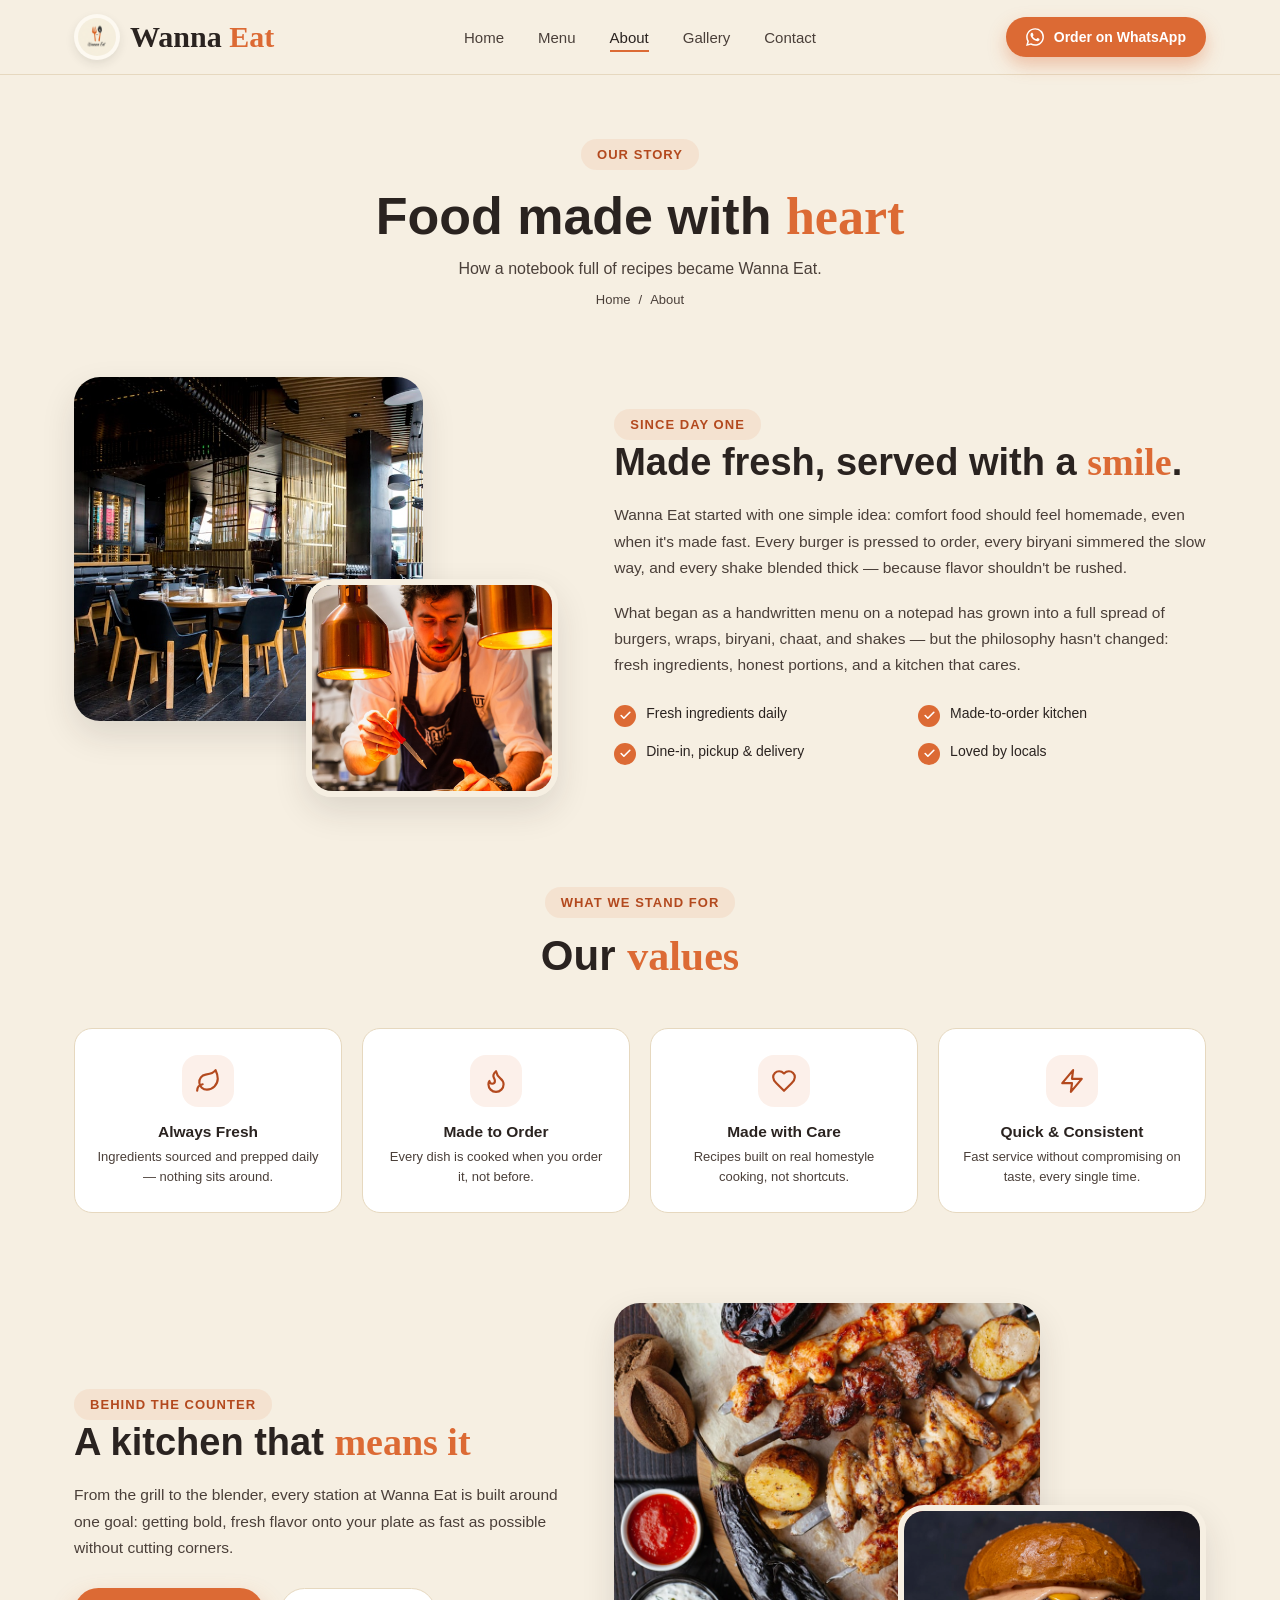
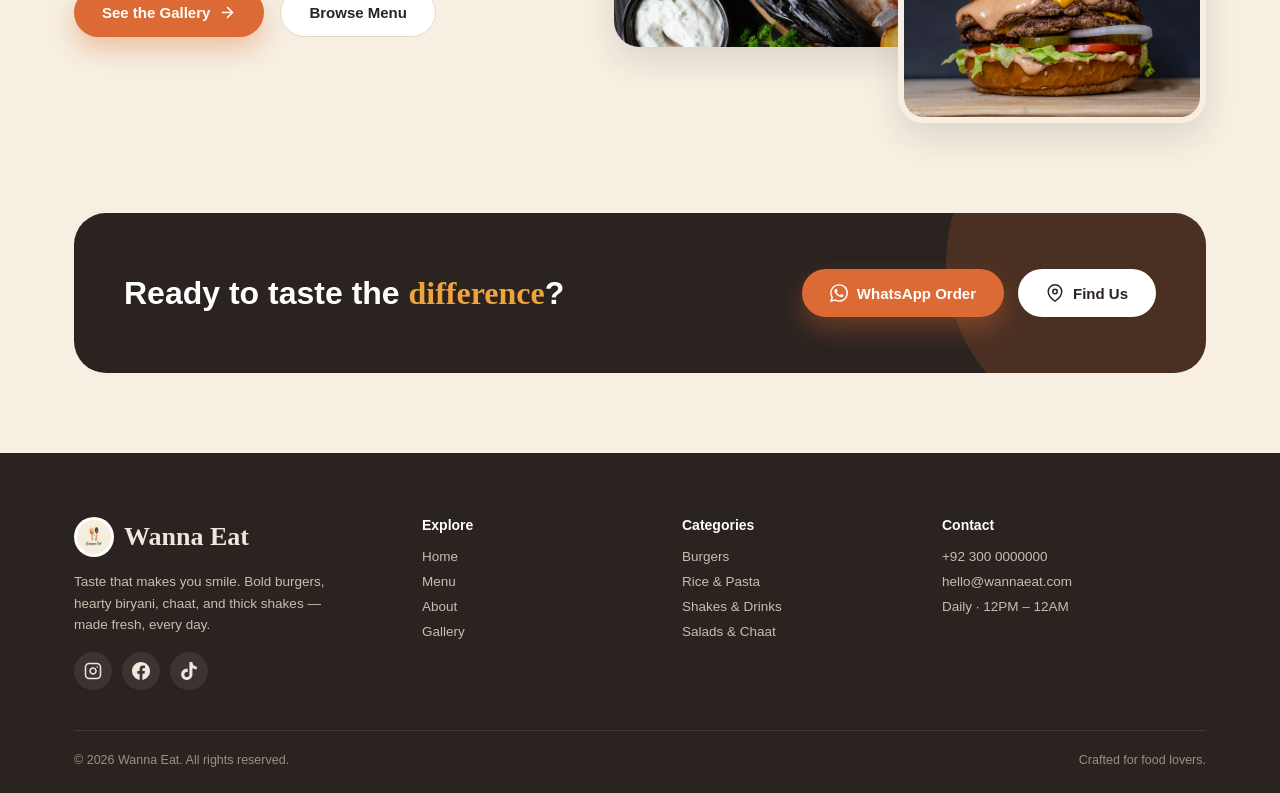
==== commit 623fed2c: "Update about.html" ====
--- a/about.html
+++ b/about.html
@@ -45,8 +45,8 @@
 <section class="section" style="padding-top:24px">
   <div class="wrap about-grid">
     <div class="about-imgs reveal">
-      <img class="im1" src="img/kitchen.jpg" alt="Wanna Eat kitchen" loading="lazy">
-      <img class="im2" src="img/chef.jpg" alt="Chef preparing food" loading="lazy">
+      <img class="im1" src="kitchen.jpg" alt="Wanna Eat kitchen" loading="lazy">
+      <img class="im2" src="chef.jpg" alt="Chef preparing food" loading="lazy">
     </div>
     <div class="about-copy reveal">
       <span class="eyebrow">Since day one</span>
@@ -108,8 +108,8 @@
       </div>
     </div>
     <div class="about-imgs reveal">
-      <img class="im1" src="img/grill.jpg" alt="Grill station" loading="lazy">
-      <img class="im2" src="img/beef-burger.jpg" alt="Fresh burger" loading="lazy">
+      <img class="im1" src="grill.jpg" alt="Grill station" loading="lazy">
+      <img class="im2" src="beef-burger.jpg" alt="Fresh burger" loading="lazy">
     </div>
   </div>
 </section>
